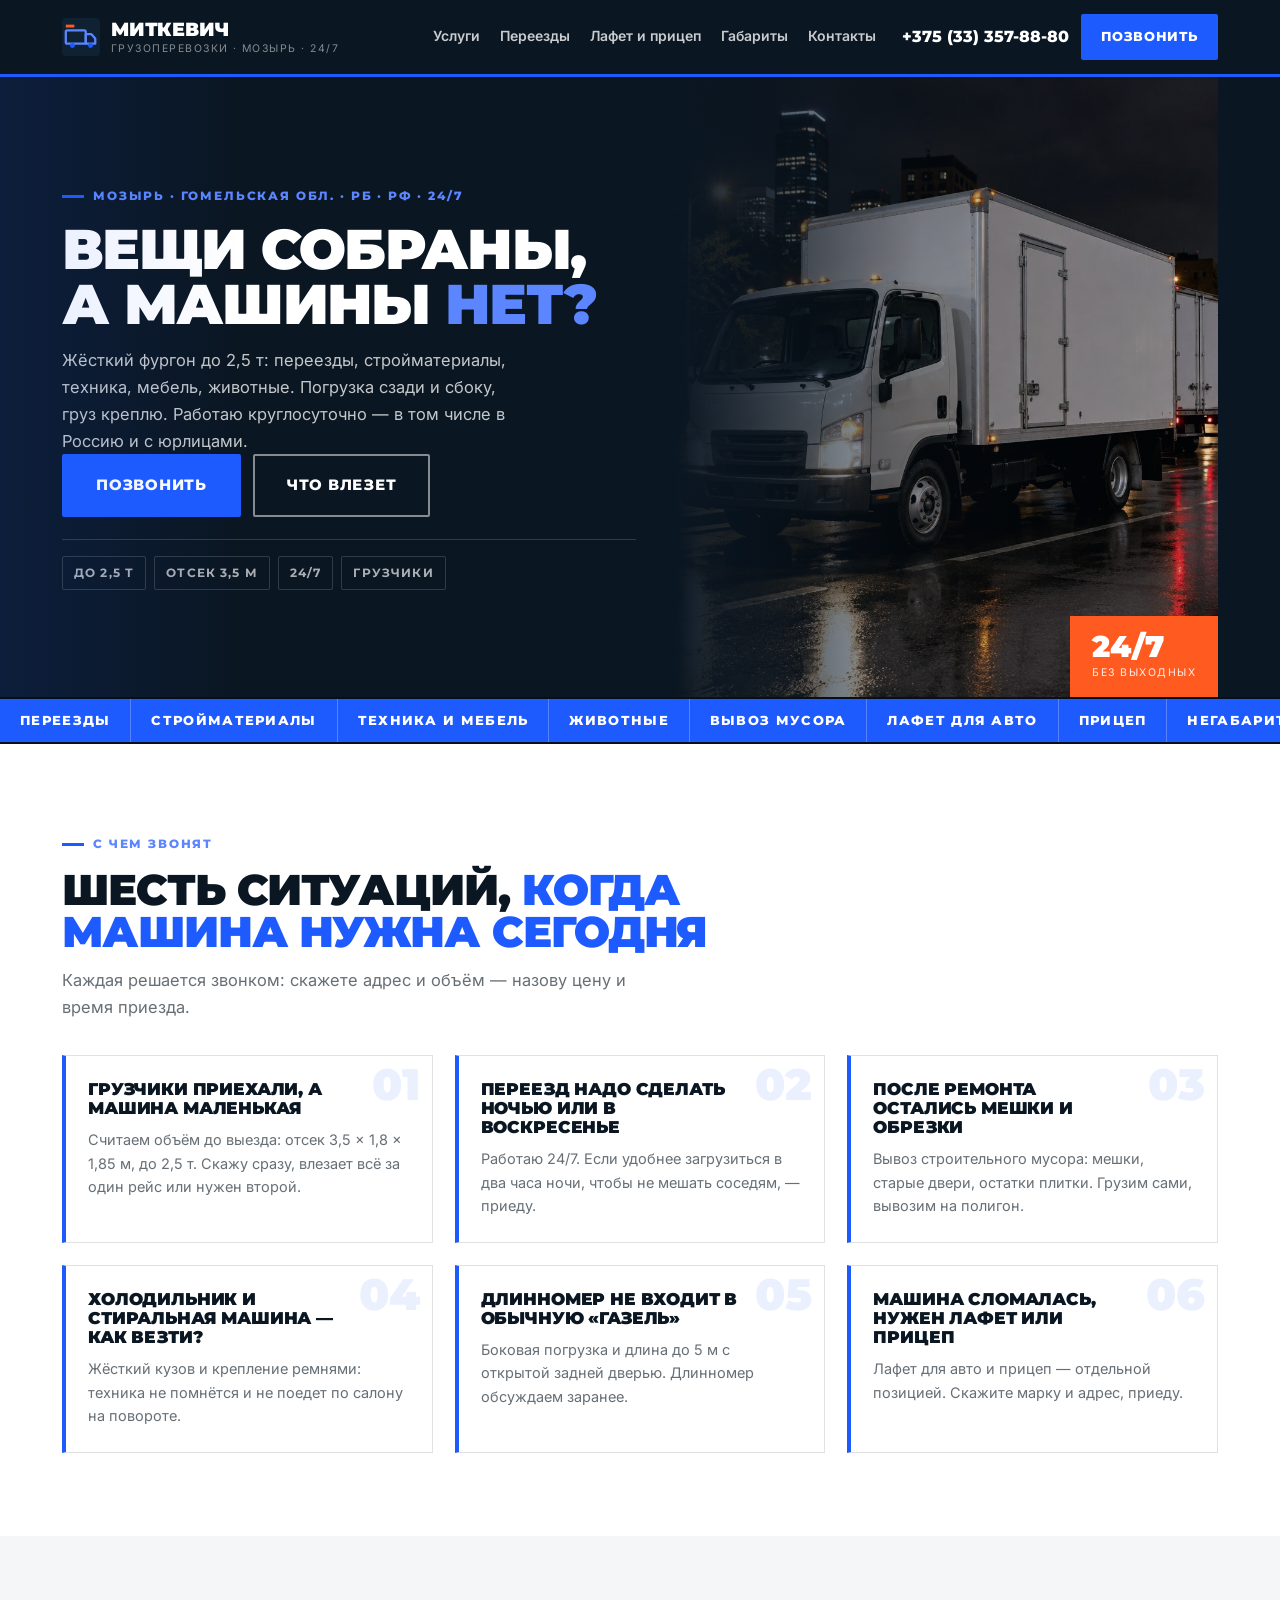
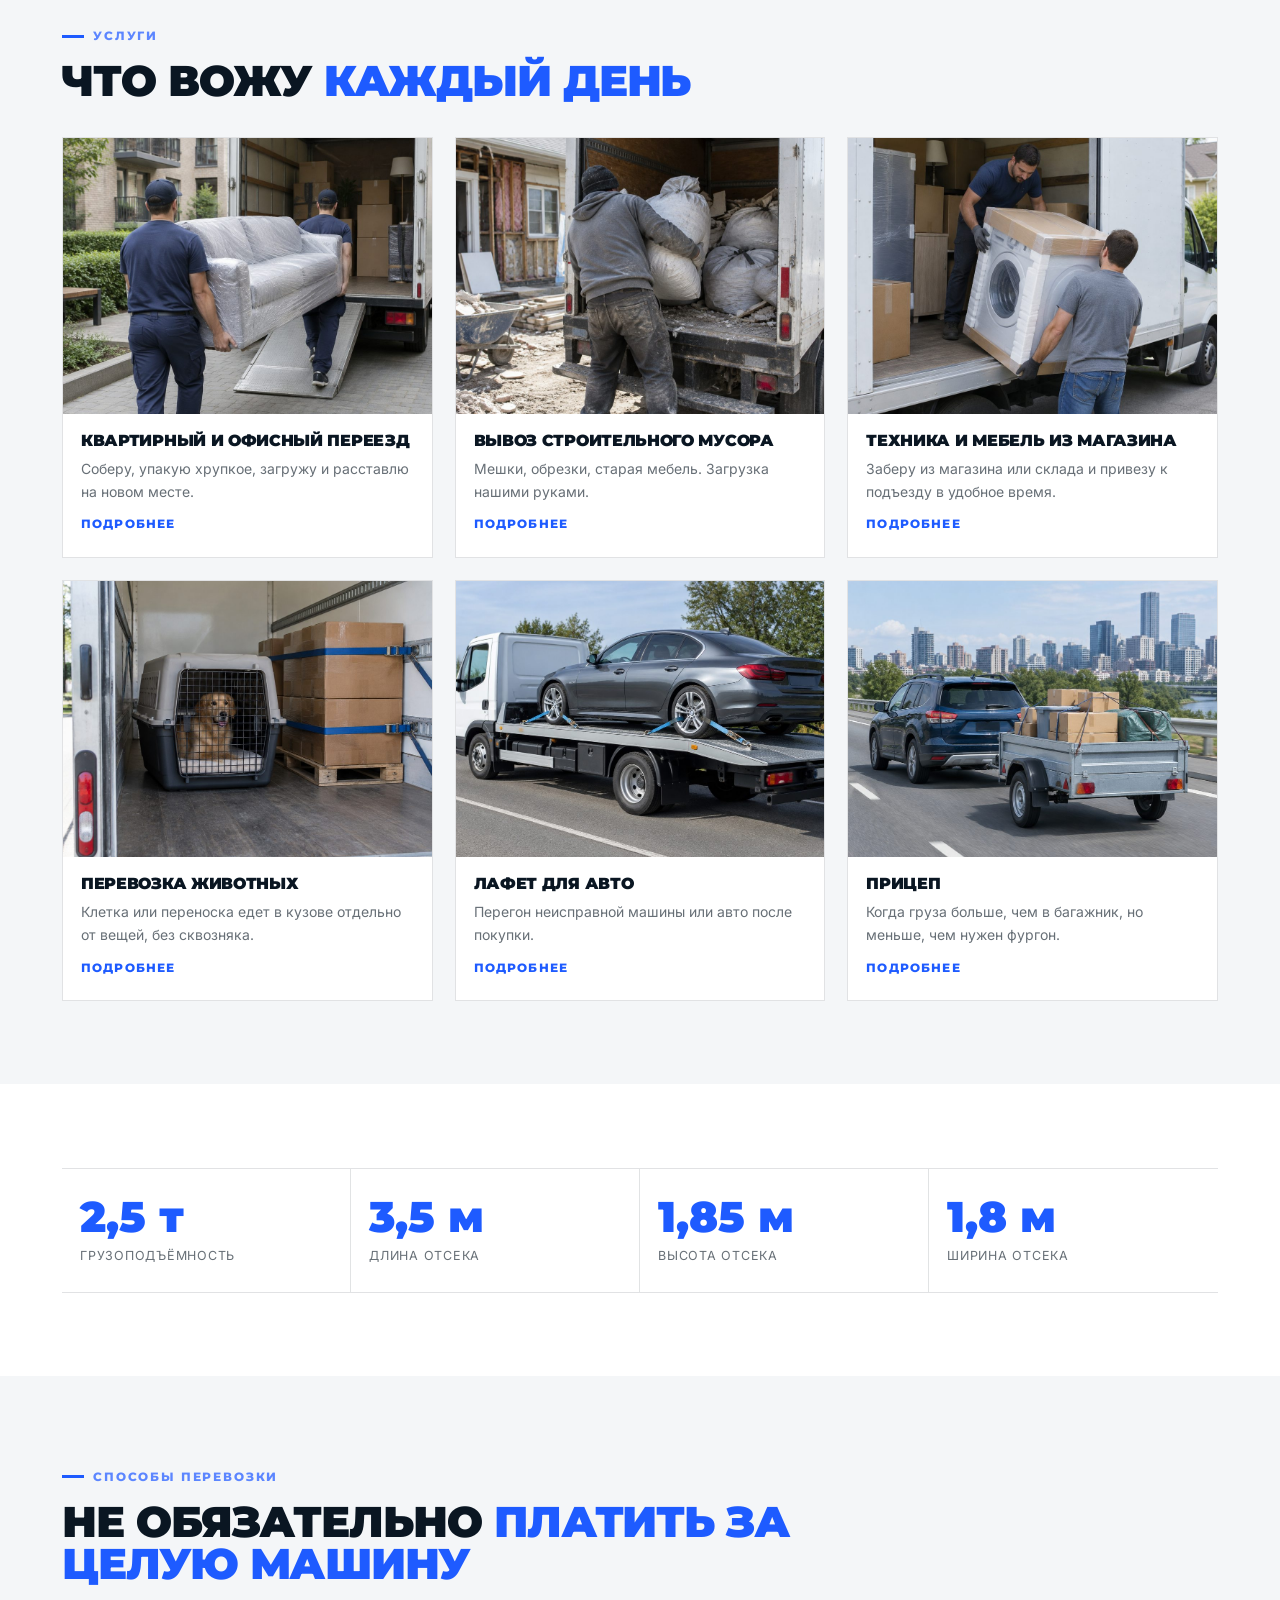
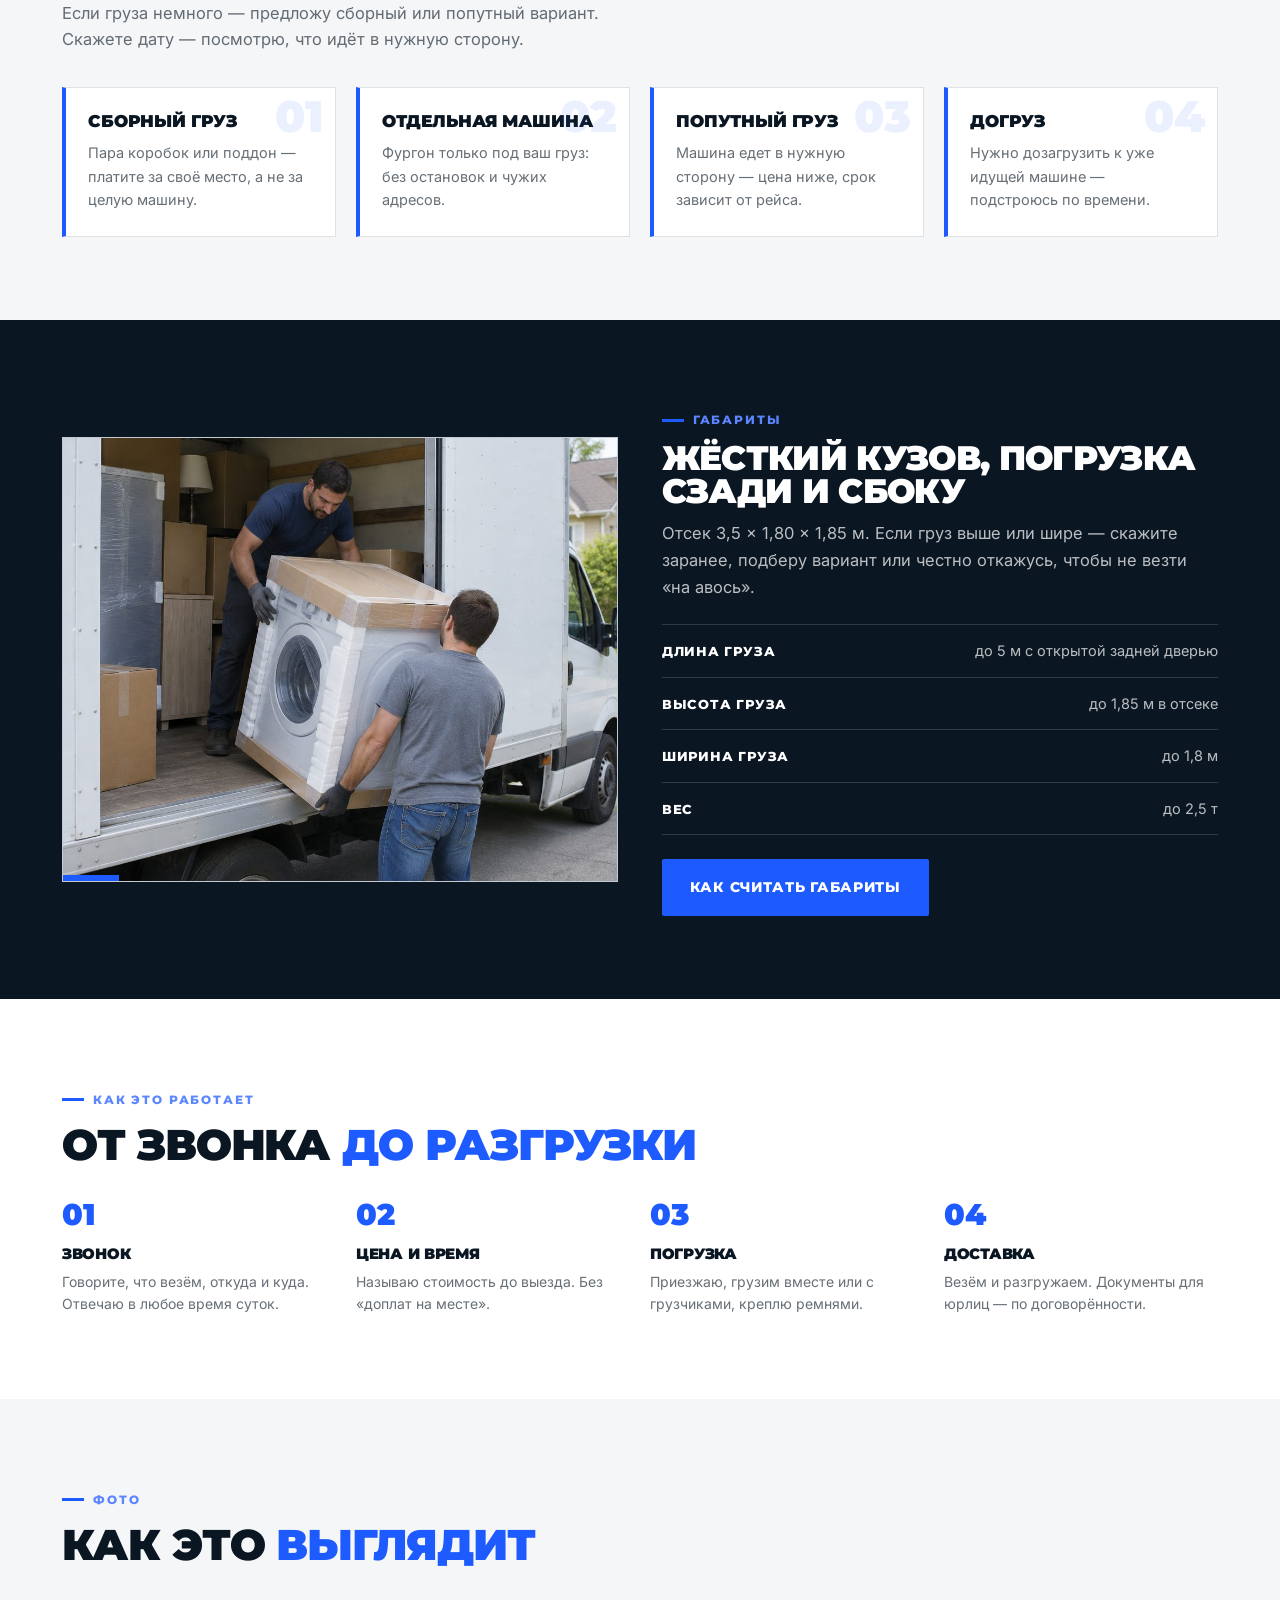
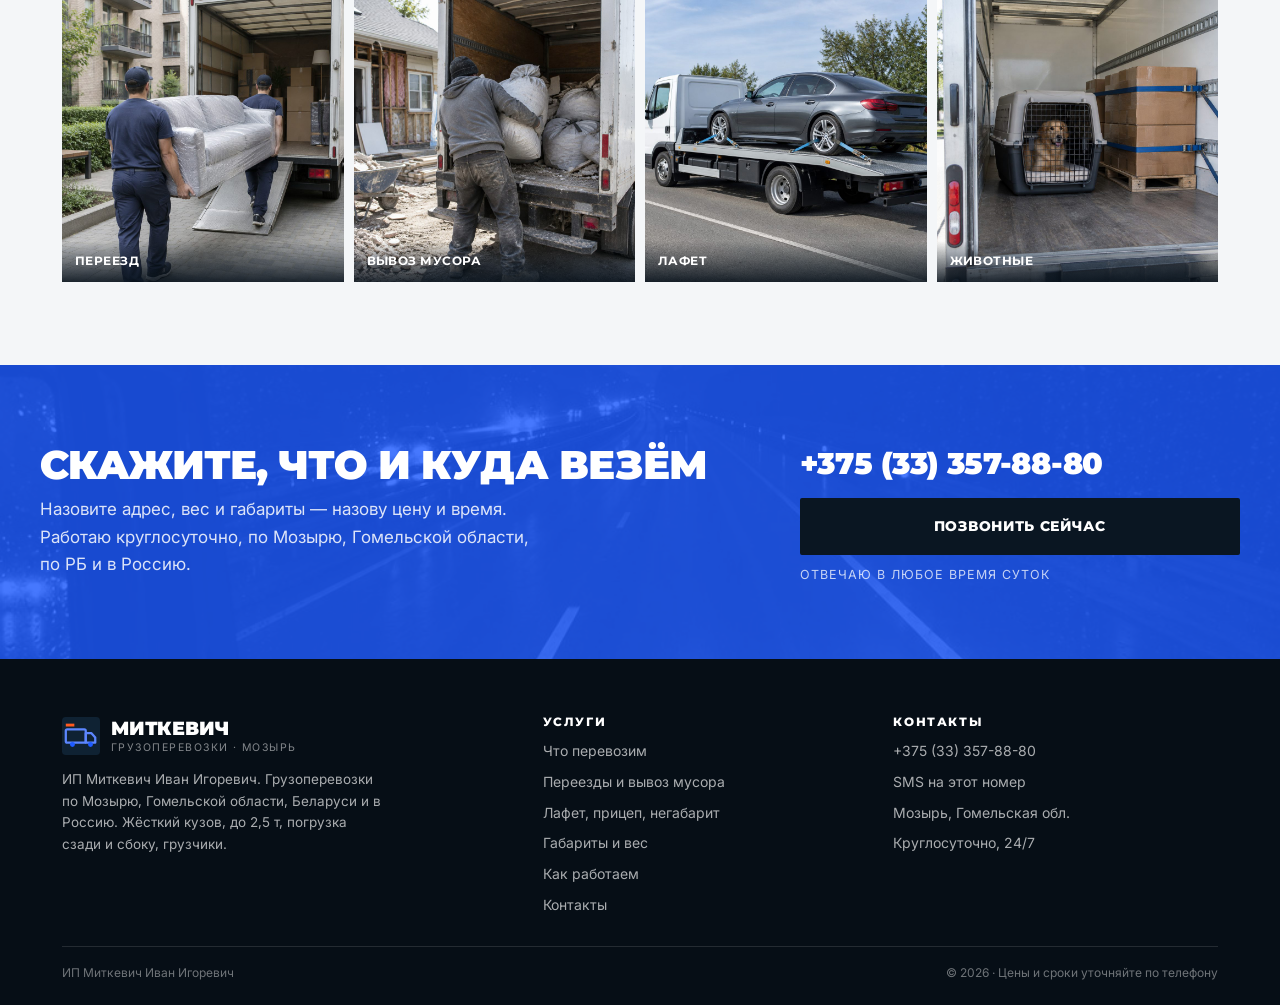
==== index.html @ 311ad438 "Сайт ИП Миткевич: грузоперевозки Мозырь 24/7, 7 страниц" ====
<!doctype html><html lang="ru"><head><meta charset="utf-8"><meta name="viewport" content="width=device-width, initial-scale=1">
<title>Грузоперевозки Мозырь 24/7 — фургон до 2,5 т | ИП Миткевич</title><meta name="description" content="Грузоперевозки в Мозыре круглосуточно: переезды, стройматериалы, техника, животные, вывоз мусора, лафет и прицеп. Жёсткий кузов до 2,5 т, погрузка сзади и сбоку, по РБ и в Россию."><meta name="theme-color" content="#0A1622">
<link rel="icon" href="assets/img/favicon.svg" type="image/svg+xml"><link rel="stylesheet" href="assets/css/style.css?v=1"></head><body>
<header class="site-head"><div class="wrap head-in">
<a class="brand" href="index.html"><svg class="brand-mark" viewBox="0 0 40 40" aria-hidden="true"><rect width="40" height="40" rx="4" fill="#0F2233"/><rect x="4" y="13" width="21" height="14" rx="1.5" fill="none" stroke="#5C86FF" stroke-width="2.4"/><path d="M25 17h6l4 4.5V27h-10z" fill="none" stroke="#5C86FF" stroke-width="2.4" stroke-linejoin="round"/><circle cx="11" cy="29" r="2.6" fill="#1E5BFF"/><circle cx="30" cy="29" r="2.6" fill="#1E5BFF"/><rect x="4" y="7" width="9" height="3" fill="#FF5A1F"/></svg><span class="brand-txt"><b>Миткевич</b><span>грузоперевозки · Мозырь · 24/7</span></span></a>
<nav class="nav" id="nav"><a href="uslugi.html">Услуги</a><a href="pereezd.html">Переезды</a><a href="lafet.html">Лафет и прицеп</a><a href="parametry.html">Габариты</a><a href="kontakty.html">Контакты</a></nav>
<div class="head-cta"><a class="head-phone" href="tel:+375333578880">+375 (33) 357-88-80</a><a class="btn btn--sm" href="tel:+375333578880">Позвонить</a><button class="burger" id="burger" aria-label="Меню" aria-expanded="false"><span></span></button></div>
</div></header>

<section class="hero"><div class="wrap hero-in">
<div class="hero-txt">
<span class="kick">Мозырь · Гомельская обл. · РБ · РФ · 24/7</span>
<h1>Вещи собраны,<br>а машины <span>нет?</span></h1>
<p class="hero-sub">Жёсткий фургон до 2,5 т: переезды, стройматериалы, техника, мебель, животные. Погрузка сзади и сбоку, груз креплю. Работаю круглосуточно — в том числе в Россию и с юрлицами.</p>
<div class="btn-row"><a class="btn btn--lg" href="tel:+375333578880">Позвонить</a><a class="btn btn--lg btn--ghost" href="parametry.html">Что влезет</a></div>
<div class="hero-facts"><span>До 2,5 т</span><span>Отсек 3,5 м</span><span>24/7</span><span>Грузчики</span></div>
</div>
<div class="hero-media"><img src="assets/img/hero-night.jpg" alt="Жёсткий фургон для грузоперевозок в Мозыре" width="1024" height="1024" fetchpriority="high">
<div class="hero-tag"><b>24/7</b><span>без выходных</span></div></div>
</div></section><div class="mq"><div class="mq-in"><span>Переезды</span><span>Стройматериалы</span><span>Техника и мебель</span><span>Животные</span><span>Вывоз мусора</span><span>Лафет для авто</span><span>Прицеп</span><span>Негабарит</span><span>Сборный груз</span><span>Догруз</span><span>Мозырь</span><span>Гомель</span><span>РБ</span><span>РФ</span><span>Переезды</span><span>Стройматериалы</span><span>Техника и мебель</span><span>Животные</span><span>Вывоз мусора</span><span>Лафет для авто</span><span>Прицеп</span><span>Негабарит</span><span>Сборный груз</span><span>Догруз</span><span>Мозырь</span><span>Гомель</span><span>РБ</span><span>РФ</span></div></div>
<section class="sec"><div class="wrap">
<div class="sec-head rv"><span class="kick">С чем звонят</span><h2 class="stitle">Шесть ситуаций, <span>когда машина нужна сегодня</span></h2>
<p class="lead">Каждая решается звонком: скажете адрес и объём — назову цену и время приезда.</p></div>
<div class="g3 mt-l rv"><div class="sym" data-n="01"><h3>Грузчики приехали, а машина маленькая</h3><p>Считаем объём до выезда: отсек 3,5 × 1,8 × 1,85 м, до 2,5 т. Скажу сразу, влезает всё за один рейс или нужен второй.</p></div><div class="sym" data-n="02"><h3>Переезд надо сделать ночью или в воскресенье</h3><p>Работаю 24/7. Если удобнее загрузиться в два часа ночи, чтобы не мешать соседям, — приеду.</p></div><div class="sym" data-n="03"><h3>После ремонта остались мешки и обрезки</h3><p>Вывоз строительного мусора: мешки, старые двери, остатки плитки. Грузим сами, вывозим на полигон.</p></div><div class="sym" data-n="04"><h3>Холодильник и стиральная машина — как везти?</h3><p>Жёсткий кузов и крепление ремнями: техника не помнётся и не поедет по салону на повороте.</p></div><div class="sym" data-n="05"><h3>Длинномер не входит в обычную «газель»</h3><p>Боковая погрузка и длина до 5 м с открытой задней дверью. Длинномер обсуждаем заранее.</p></div><div class="sym" data-n="06"><h3>Машина сломалась, нужен лафет или прицеп</h3><p>Лафет для авто и прицеп — отдельной позицией. Скажите марку и адрес, приеду.</p></div></div>
</div></section>

<section class="sec sec--paper"><div class="wrap">
<div class="sec-head rv"><span class="kick">Услуги</span><h2 class="stitle">Что вожу <span>каждый день</span></h2></div>
<div class="g3 mt-l rv"><a class="pcard" href="uslugi.html"><div class="ph"><img src="assets/img/move.jpg" alt="Квартирный и офисный переезд" width="1024" height="1024" loading="lazy"></div><div class="pcard-b"><h3>Квартирный и офисный переезд</h3><p>Соберу, упакую хрупкое, загружу и расставлю на новом месте.</p><span class="more">Подробнее</span></div></a><a class="pcard" href="uslugi.html"><div class="ph"><img src="assets/img/debris.jpg" alt="Вывоз строительного мусора" width="1024" height="1024" loading="lazy"></div><div class="pcard-b"><h3>Вывоз строительного мусора</h3><p>Мешки, обрезки, старая мебель. Загрузка нашими руками.</p><span class="more">Подробнее</span></div></a><a class="pcard" href="uslugi.html"><div class="ph"><img src="assets/img/appl.jpg" alt="Техника и мебель из магазина" width="1024" height="1024" loading="lazy"></div><div class="pcard-b"><h3>Техника и мебель из магазина</h3><p>Заберу из магазина или склада и привезу к подъезду в удобное время.</p><span class="more">Подробнее</span></div></a><a class="pcard" href="uslugi.html"><div class="ph"><img src="assets/img/pet.jpg" alt="Перевозка животных" width="1024" height="1024" loading="lazy"></div><div class="pcard-b"><h3>Перевозка животных</h3><p>Клетка или переноска едет в кузове отдельно от вещей, без сквозняка.</p><span class="more">Подробнее</span></div></a><a class="pcard" href="uslugi.html"><div class="ph"><img src="assets/img/lafet.jpg" alt="Лафет для авто" width="1024" height="1024" loading="lazy"></div><div class="pcard-b"><h3>Лафет для авто</h3><p>Перегон неисправной машины или авто после покупки.</p><span class="more">Подробнее</span></div></a><a class="pcard" href="uslugi.html"><div class="ph"><img src="assets/img/trailer.jpg" alt="Прицеп" width="1024" height="1024" loading="lazy"></div><div class="pcard-b"><h3>Прицеп</h3><p>Когда груза больше, чем в багажник, но меньше, чем нужен фургон.</p><span class="more">Подробнее</span></div></a></div>
</div></section>

<section class="sec"><div class="wrap">
<div class="nums rv">
<div><b>2,5 т</b><span>грузоподъёмность</span></div>
<div><b>3,5 м</b><span>длина отсека</span></div>
<div><b>1,85 м</b><span>высота отсека</span></div>
<div><b>1,8 м</b><span>ширина отсека</span></div>
</div>
</div></section>

<section class="sec sec--paper"><div class="wrap">
<div class="sec-head rv"><span class="kick">Способы перевозки</span><h2 class="stitle">Не обязательно <span>платить за целую машину</span></h2>
<p class="lead">Если груза немного — предложу сборный или попутный вариант. Скажете дату — посмотрю, что идёт в нужную сторону.</p></div>
<div class="g4 mt-l rv"><div class="sym" data-n="01"><h3>Сборный груз</h3><p>Пара коробок или поддон — платите за своё место, а не за целую машину.</p></div><div class="sym" data-n="02"><h3>Отдельная машина</h3><p>Фургон только под ваш груз: без остановок и чужих адресов.</p></div><div class="sym" data-n="03"><h3>Попутный груз</h3><p>Машина едет в нужную сторону — цена ниже, срок зависит от рейса.</p></div><div class="sym" data-n="04"><h3>Догруз</h3><p>Нужно дозагрузить к уже идущей машине — подстроюсь по времени.</p></div></div>
</div></section>

<section class="sec sec--ink"><div class="wrap">
<div class="split rv"><div class="split-ph"><img src="assets/img/appl.jpg" alt="Погрузка бытовой техники в фургон" width="1024" height="1024" loading="lazy"></div>
<div><span class="kick">Габариты</span><h2 class="mt-s">Жёсткий кузов, погрузка сзади и сбоку</h2>
<p class="lead">Отсек 3,5 × 1,80 × 1,85 м. Если груз выше или шире — скажите заранее, подберу вариант или честно откажусь, чтобы не везти «на авось».</p>
<div class="rows mt-m">
<div class="row"><div class="t">Длина груза</div><div class="d">до 5 м с открытой задней дверью</div></div>
<div class="row"><div class="t">Высота груза</div><div class="d">до 1,85 м в отсеке</div></div>
<div class="row"><div class="t">Ширина груза</div><div class="d">до 1,8 м</div></div>
<div class="row"><div class="t">Вес</div><div class="d">до 2,5 т</div></div>
</div>
<div class="btn-row mt-m"><a class="btn" href="parametry.html">Как считать габариты</a></div>
</div></div>
</div></section>

<section class="sec"><div class="wrap">
<div class="sec-head rv"><span class="kick">Как это работает</span><h2 class="stitle">От звонка <span>до разгрузки</span></h2></div>
<div class="steps mt-l rv">
<div class="step"><h3>Звонок</h3><p>Говорите, что везём, откуда и куда. Отвечаю в любое время суток.</p></div>
<div class="step"><h3>Цена и время</h3><p>Называю стоимость до выезда. Без «доплат на месте».</p></div>
<div class="step"><h3>Погрузка</h3><p>Приезжаю, грузим вместе или с грузчиками, креплю ремнями.</p></div>
<div class="step"><h3>Доставка</h3><p>Везём и разгружаем. Документы для юрлиц — по договорённости.</p></div>
</div>
</div></section>

<section class="sec sec--paper"><div class="wrap">
<div class="sec-head rv"><span class="kick">Фото</span><h2 class="stitle">Как это <span>выглядит</span></h2></div>
<div class="gal mt-l rv">
<figure><img src="assets/img/move.jpg" alt="Переезд" width="1024" height="1024" loading="lazy"><figcaption>Переезд</figcaption></figure>
<figure><img src="assets/img/debris.jpg" alt="Вывоз мусора" width="1024" height="1024" loading="lazy"><figcaption>Вывоз мусора</figcaption></figure>
<figure><img src="assets/img/lafet.jpg" alt="Лафет для авто" width="1024" height="1024" loading="lazy"><figcaption>Лафет</figcaption></figure>
<figure><img src="assets/img/pet.jpg" alt="Перевозка животных" width="1024" height="1024" loading="lazy"><figcaption>Животные</figcaption></figure>
</div>
</div></section>
<section class="cta"><img src="assets/img/road.jpg" alt="" width="1024" height="1024" loading="lazy"><div class="wrap cta-in">
<div><h2>Скажите, что и куда везём</h2><p>Назовите адрес, вес и габариты — назову цену и время. Работаю круглосуточно, по Мозырю, Гомельской области, по РБ и в Россию.</p></div>
<div class="cta-actions"><a class="cta-phone" href="tel:+375333578880">+375 (33) 357-88-80</a><a class="btn" href="tel:+375333578880">Позвонить сейчас</a><span class="cta-note">Отвечаю в любое время суток</span></div>
</div></section>
<footer class="site-foot"><div class="wrap">
<div class="foot-grid">
<div><a class="brand" href="index.html"><svg class="brand-mark" viewBox="0 0 40 40" aria-hidden="true"><rect width="40" height="40" rx="4" fill="#0F2233"/><rect x="4" y="13" width="21" height="14" rx="1.5" fill="none" stroke="#5C86FF" stroke-width="2.4"/><path d="M25 17h6l4 4.5V27h-10z" fill="none" stroke="#5C86FF" stroke-width="2.4" stroke-linejoin="round"/><circle cx="11" cy="29" r="2.6" fill="#1E5BFF"/><circle cx="30" cy="29" r="2.6" fill="#1E5BFF"/><rect x="4" y="7" width="9" height="3" fill="#FF5A1F"/></svg><span class="brand-txt"><b>Миткевич</b><span>грузоперевозки · Мозырь</span></span></a>
<p class="foot-about">ИП Миткевич Иван Игоревич. Грузоперевозки по Мозырю, Гомельской области, Беларуси и в Россию. Жёсткий кузов, до 2,5 т, погрузка сзади и сбоку, грузчики.</p></div>
<div><h4>Услуги</h4><div class="foot-links"><a href="uslugi.html">Что перевозим</a><a href="pereezd.html">Переезды и вывоз мусора</a><a href="lafet.html">Лафет, прицеп, негабарит</a><a href="parametry.html">Габариты и вес</a><a href="kak-rabotaem.html">Как работаем</a><a href="kontakty.html">Контакты</a></div></div>
<div><h4>Контакты</h4><div class="foot-links"><a href="tel:+375333578880">+375 (33) 357-88-80</a><a href="sms:+375333578880">SMS на этот номер</a><a href="kontakty.html">Мозырь, Гомельская обл.</a><span>Круглосуточно, 24/7</span></div></div>
</div>
<div class="foot-bottom"><span>ИП Миткевич Иван Игоревич</span><span>© <span data-year>2026</span> · Цены и сроки уточняйте по телефону</span></div>
</div></footer>
<script src="assets/js/app.js"></script></body></html>
---- assets/css/style.css ----
@import url('https://fonts.googleapis.com/css2?family=Montserrat:wght@700;800;900&family=Inter:wght@400;500;600;700&display=swap');

:root{
  --ink:#0A1622;
  --ink-2:#0F2233;
  --blue:#1E5BFF;
  --blue-d:#1546C9;
  --blue-l:#5C86FF;
  --orange:#FF5A1F;
  --paper:#F4F6F8;
  --white:#fff;
  --muted:rgba(10,22,34,.62);
  --line:rgba(10,22,34,.12);
  --line-w:rgba(255,255,255,.16);
  --disp:'Montserrat',system-ui,sans-serif;
  --txt:'Inter',system-ui,sans-serif;
}

*,*::before,*::after{box-sizing:border-box}
html{-webkit-text-size-adjust:100%}
body{margin:0;font-family:var(--txt);font-size:17px;line-height:1.62;color:var(--ink);background:var(--white);overflow-x:hidden}
img{display:block;max-width:100%;height:auto}
a{color:inherit;text-decoration:none}
h1,h2,h3,h4{font-family:var(--disp);font-weight:900;text-transform:uppercase;letter-spacing:-.02em;line-height:.98;margin:0}
p{margin:0}
::selection{background:var(--blue);color:#fff}
.wrap{width:100%;max-width:1200px;margin:0 auto;padding:0 22px}

/* ---------- шапка ---------- */
.site-head{position:sticky;top:0;z-index:60;background:var(--ink);border-bottom:3px solid var(--blue)}
.head-in{display:flex;align-items:center;gap:26px;height:74px}
.brand{display:flex;align-items:center;gap:11px;flex:0 0 auto}
.brand-mark{width:38px;height:38px;flex:0 0 auto}
.brand-txt{display:flex;flex-direction:column;line-height:1.05}
.brand-txt b{font-family:var(--disp);font-weight:900;text-transform:uppercase;font-size:19px;letter-spacing:-.01em;color:#fff}
.brand-txt span{font-size:10.5px;letter-spacing:.14em;text-transform:uppercase;color:rgba(255,255,255,.5);margin-top:3px}
.nav{display:flex;gap:20px;margin-left:auto;font-size:14px;font-weight:600}
.nav a{color:rgba(255,255,255,.78);padding:6px 0;border-bottom:2px solid transparent;transition:.18s;white-space:nowrap}
.nav a:hover{color:#fff;border-bottom-color:var(--blue)}
.head-cta{display:flex;align-items:center;gap:12px}
.head-phone{font-family:var(--disp);font-weight:800;font-size:15.5px;color:#fff;white-space:nowrap}
.burger{display:none;width:44px;height:40px;border:0;background:transparent;padding:8px 6px;cursor:pointer}
.burger span,.burger span::before,.burger span::after{display:block;height:3px;width:100%;background:#fff;content:'';position:relative;transition:.2s}
.burger span::before{position:absolute;top:-9px}
.burger span::after{position:absolute;top:9px}
.nav-open .burger span{background:transparent}
.nav-open .burger span::before{transform:translateY(9px) rotate(45deg)}
.nav-open .burger span::after{transform:translateY(-9px) rotate(-45deg)}

/* ---------- кнопки ---------- */
.btn{display:inline-flex;align-items:center;justify-content:center;gap:9px;font-family:var(--disp);font-weight:800;font-size:14px;letter-spacing:.05em;text-transform:uppercase;padding:15px 26px;border:2px solid var(--blue);background:var(--blue);color:#fff;cursor:pointer;transition:.18s;border-radius:2px}
.btn:hover{background:var(--blue-d);border-color:var(--blue-d);transform:translateY(-1px)}
.btn--ghost{background:transparent;border-color:rgba(255,255,255,.5);color:#fff}
.btn--ghost:hover{background:#fff;border-color:#fff;color:var(--ink)}
.btn--dark{background:var(--ink);border-color:var(--ink)}
.btn--dark:hover{background:#000;border-color:#000}
.btn--sm{padding:11px 18px;font-size:12.5px}
.btn--lg{padding:17px 32px;font-size:15px}
.btn-row{display:flex;flex-wrap:wrap;gap:12px}

/* ---------- герой ---------- */
.hero{position:relative;background:var(--ink);color:#fff;overflow:hidden}
.hero-in{display:grid;grid-template-columns:1.06fr .94fr;min-height:min(72vh,620px)}
.hero-txt{display:flex;flex-direction:column;justify-content:center;padding:clamp(28px,4vw,54px) clamp(18px,3vw,44px) clamp(28px,4vw,48px) 0;position:relative;z-index:3}
.hero-txt::before{content:'';position:absolute;left:-12vw;top:0;bottom:0;width:26vw;background:linear-gradient(90deg,rgba(30,91,255,.16),transparent);pointer-events:none}
.kick{display:inline-flex;align-items:center;gap:9px;font-family:var(--disp);font-weight:800;font-size:11.5px;letter-spacing:.16em;text-transform:uppercase;color:var(--blue-l)}
.kick::before{content:'';width:22px;height:3px;background:var(--blue)}
.hero h1{font-size:clamp(1.85rem,4.4vw,3.5rem);margin-top:16px;letter-spacing:-.03em}
.hero h1 span{color:var(--blue-l)}
.hero-sub{margin-top:16px;max-width:46ch;color:rgba(255,255,255,.76);font-size:clamp(14.5px,1.5vw,16.5px)}
.hero-facts{display:flex;flex-wrap:wrap;gap:8px;margin-top:22px;padding-top:16px;border-top:1px solid var(--line-w)}
.hero-facts span{font-family:var(--disp);font-weight:700;font-size:11.5px;letter-spacing:.1em;text-transform:uppercase;color:rgba(255,255,255,.66);padding:7px 11px;border:1px solid var(--line-w);border-radius:2px}
.hero-media{position:relative;overflow:hidden}
.hero-media img{width:100%;height:100%;object-fit:cover;object-position:center 60%;filter:saturate(.9) contrast(1.05)}
.hero-media::after{content:'';position:absolute;inset:0;background:linear-gradient(90deg,var(--ink) 0%,rgba(10,22,34,.35) 45%,rgba(10,22,34,.1) 100%)}
.hero-tag{position:absolute;right:0;bottom:0;z-index:4;background:var(--orange);color:#fff;padding:16px 22px;display:flex;flex-direction:column;gap:2px}
.hero-tag b{font-family:var(--disp);font-weight:900;font-size:30px;line-height:1}
.hero-tag span{font-size:10.5px;letter-spacing:.14em;text-transform:uppercase;opacity:.9}
/* ---------- бегущая строка ---------- */
.mq{background:var(--blue);color:#fff;overflow:hidden;border-top:2px solid #06101a;border-bottom:2px solid #06101a}
.mq-in{display:flex;width:max-content;animation:mq 32s linear infinite}
.mq span{font-family:var(--disp);font-weight:800;font-size:13px;letter-spacing:.1em;text-transform:uppercase;padding:11px 20px;border-right:1px solid rgba(255,255,255,.25);white-space:nowrap}
@keyframes mq{to{transform:translateX(-50%)}}

/* ---------- секции ---------- */
.sec{padding:clamp(48px,6.5vw,88px) 0}
.sec--paper{background:var(--paper)}
.sec--ink{background:var(--ink);color:#fff}
.sec-head{max-width:760px}
.stitle{font-size:clamp(1.55rem,3.6vw,2.7rem);margin-top:14px;letter-spacing:-.025em}
.stitle span{color:var(--blue)}
.lead{margin-top:14px;color:var(--muted);font-size:16.5px;max-width:60ch}
.sec--ink .lead{color:rgba(255,255,255,.72)}
.mt-s{margin-top:12px}.mt-m{margin-top:24px}.mt-l{margin-top:34px}

/* ---------- сетки ---------- */
.g2{display:grid;grid-template-columns:repeat(2,1fr);gap:clamp(12px,2vw,22px)}
.g3{display:grid;grid-template-columns:repeat(3,1fr);gap:clamp(12px,2vw,22px)}
.g4{display:grid;grid-template-columns:repeat(4,1fr);gap:clamp(12px,2vw,20px)}

/* ---------- карточка-проблема ---------- */
.sym{background:#fff;border:1px solid var(--line);border-left:4px solid var(--blue);padding:24px 22px;transition:.2s;position:relative;overflow:hidden}
.sym::before{content:attr(data-n);position:absolute;right:12px;top:6px;font-family:var(--disp);font-weight:900;font-size:44px;color:rgba(30,91,255,.09);line-height:1}
.sym h3{font-size:16.5px;line-height:1.16;letter-spacing:-.01em;max-width:22ch}
.sym p{margin-top:10px;font-size:14.5px;color:var(--muted);position:relative;z-index:2}
.sym:hover{background:var(--blue);border-color:var(--blue);border-left-color:var(--ink);transform:translateY(-2px)}
.sym:hover h3{color:#fff}
.sym:hover p{color:rgba(255,255,255,.86)}
.sym:hover::before{color:rgba(255,255,255,.18)}
.sec--ink .sym{background:var(--ink-2);border-color:var(--line-w);border-left-color:var(--blue)}
.sec--ink .sym h3{color:#fff}
.sec--ink .sym p{color:rgba(255,255,255,.7)}

/* ---------- карточка с фото ---------- */
.pcard{background:#fff;border:1px solid var(--line);overflow:hidden;display:flex;flex-direction:column;transition:.2s}
.pcard .ph{position:relative;aspect-ratio:4/3;overflow:hidden;background:#dfe4ea}
.pcard .ph img{width:100%;height:100%;object-fit:cover;transition:.5s}
.pcard:hover .ph img{transform:scale(1.04)}
.pcard-b{padding:18px 18px 20px}
.pcard-b h3{font-size:15.5px;line-height:1.15}
.pcard-b p{margin-top:8px;font-size:14px;color:var(--muted)}
.pcard:hover{border-color:var(--blue);box-shadow:0 12px 26px -18px rgba(10,22,34,.5)}
.pcard .more{display:inline-block;margin-top:12px;font-family:var(--disp);font-weight:800;font-size:11.5px;letter-spacing:.1em;text-transform:uppercase;color:var(--blue)}

/* ---------- цифры ---------- */
.nums{display:grid;grid-template-columns:repeat(4,1fr);border-top:1px solid var(--line);border-bottom:1px solid var(--line)}
.nums div{padding:26px 18px;border-right:1px solid var(--line)}
.nums div:last-child{border-right:0}
.nums b{display:block;font-family:var(--disp);font-weight:900;font-size:clamp(1.9rem,3.6vw,2.7rem);color:var(--blue);line-height:1}
.nums span{display:block;margin-top:8px;font-size:12.5px;letter-spacing:.06em;text-transform:uppercase;color:var(--muted)}
.sec--ink .nums{border-color:var(--line-w)}
.sec--ink .nums div{border-color:var(--line-w)}
.sec--ink .nums span{color:rgba(255,255,255,.62)}
.sec--ink .nums b{color:var(--blue-l)}
/* ---------- строки данных ---------- */
.rows{border-top:1px solid var(--line)}
.row{display:flex;gap:16px;justify-content:space-between;align-items:baseline;padding:14px 0;border-bottom:1px solid var(--line)}
.row .t{font-family:var(--disp);font-weight:800;font-size:13px;letter-spacing:.06em;text-transform:uppercase;flex:0 0 auto;max-width:48%}
.row .d{font-size:14.5px;color:var(--muted);text-align:right}
.sec--ink .rows,.sec--ink .row{border-color:var(--line-w)}
.sec--ink .row .d{color:rgba(255,255,255,.72)}

/* ---------- список-карточка ---------- */
.list-card{background:#fff;border:1px solid var(--line);padding:24px 22px}
.list-card h3{font-size:15.5px;line-height:1.2}
.list-card ul{list-style:none;margin:14px 0 0;padding:0;display:grid;gap:9px}
.list-card li{position:relative;padding-left:24px;font-size:14.5px;color:var(--muted)}
.list-card li::before{content:'';position:absolute;left:0;top:8px;width:11px;height:11px;background:var(--blue);clip-path:polygon(0 0,100% 50%,0 100%)}
.sec--ink .list-card{background:var(--ink-2);border-color:var(--line-w)}
.sec--ink .list-card h3{color:#fff}
.sec--ink .list-card li{color:rgba(255,255,255,.72)}

/* ---------- сплит с фото ---------- */
.split{display:grid;grid-template-columns:1fr 1fr;gap:clamp(18px,3.4vw,44px);align-items:center}
.split--rev .split-ph{order:2}
.split-ph{position:relative;border:1px solid var(--line);overflow:hidden;background:#dfe4ea;aspect-ratio:5/4}
.split-ph img{width:100%;height:100%;object-fit:cover}
.split-ph::after{content:'';position:absolute;left:0;bottom:0;width:56px;height:6px;background:var(--blue)}
.split h2{font-size:clamp(1.35rem,2.8vw,2.1rem);letter-spacing:-.02em}
.split .lead{margin-top:12px}

/* ---------- шаги ---------- */
.steps{display:grid;grid-template-columns:repeat(4,1fr);gap:clamp(12px,2vw,20px);counter-reset:s}
.step{position:relative;padding-top:46px}
.step::before{counter-increment:s;content:counter(s,decimal-leading-zero);position:absolute;left:0;top:0;font-family:var(--disp);font-weight:900;font-size:30px;color:var(--blue);line-height:1}
.step h3{font-size:14.5px;line-height:1.2}
.step p{margin-top:7px;font-size:14px;color:var(--muted)}
.sec--ink .step p{color:rgba(255,255,255,.7)}
.sec--ink .step::before{color:var(--blue-l)}

/* ---------- галерея ---------- */
.gal{display:grid;grid-template-columns:repeat(4,1fr);gap:10px}
.gal figure{margin:0;position:relative;overflow:hidden;aspect-ratio:1/1;background:#dfe4ea}
.gal img{width:100%;height:100%;object-fit:cover;transition:.5s;filter:saturate(.95)}
.gal figure:hover img{transform:scale(1.05)}
.gal figcaption{position:absolute;left:0;right:0;bottom:0;padding:11px 13px;font-size:11.5px;letter-spacing:.04em;text-transform:uppercase;color:#fff;background:linear-gradient(transparent,rgba(6,16,26,.88));font-family:var(--disp);font-weight:700}

/* ---------- CTA-полоса ---------- */
.cta{position:relative;background:var(--blue);color:#fff;overflow:hidden}
.cta img{position:absolute;inset:0;width:100%;height:100%;object-fit:cover;opacity:.18;filter:grayscale(1)}
.cta-in{position:relative;z-index:2;padding:clamp(40px,6vw,74px) 0;display:grid;grid-template-columns:1.25fr .75fr;gap:26px;align-items:center}
.cta h2{font-size:clamp(1.5rem,3.4vw,2.5rem);letter-spacing:-.02em}
.cta p{margin-top:12px;color:rgba(255,255,255,.85);max-width:46ch}
.cta-actions{display:flex;flex-direction:column;gap:10px;align-items:flex-start}
.cta-actions .btn{background:var(--ink);border-color:var(--ink);width:100%}
.cta-actions .btn:hover{background:#000;border-color:#000}
.cta-phone{font-family:var(--disp);font-weight:900;font-size:clamp(1.3rem,2.6vw,1.9rem);letter-spacing:-.01em}
.cta-note{font-size:12.5px;color:rgba(255,255,255,.75);text-transform:uppercase;letter-spacing:.08em}

/* ---------- шапка внутренней ---------- */
.page-head{position:relative;background:var(--ink);color:#fff;padding:clamp(38px,5.5vw,72px) 0 clamp(30px,4vw,50px);overflow:hidden;border-bottom:3px solid var(--blue)}
.page-head .wrap{position:relative;z-index:2}
.page-head h1{font-size:clamp(1.6rem,4vw,3rem);margin-top:12px;max-width:24ch;letter-spacing:-.03em}
.page-head h1 span{color:var(--blue-l)}
.page-head .lead{color:rgba(255,255,255,.74)}
.crumbs{display:flex;gap:7px;font-size:11px;letter-spacing:.13em;text-transform:uppercase;color:rgba(255,255,255,.44)}
.crumbs a:hover{color:#fff}
.crumbs span{color:rgba(255,255,255,.28)}

/* ---------- подвал ---------- */
.site-foot{background:#060E16;color:rgba(255,255,255,.66);padding:clamp(34px,5vw,58px) 0 22px;font-size:14px}
.foot-grid{display:grid;grid-template-columns:1.4fr 1fr 1fr;gap:26px}
.foot-about{margin-top:14px;max-width:36ch;font-size:13.5px;line-height:1.6}
.foot-grid h4{font-family:var(--disp);font-weight:800;font-size:11.5px;letter-spacing:.14em;text-transform:uppercase;color:#fff;margin-bottom:12px}
.foot-links{display:grid;gap:8px;font-size:14px}
.foot-links a:hover{color:#fff}
.foot-bottom{display:flex;flex-wrap:wrap;gap:12px;justify-content:space-between;margin-top:30px;padding-top:16px;border-top:1px solid rgba(255,255,255,.12);font-size:12px;color:rgba(255,255,255,.42)}

/* ---------- анимация ---------- */
.rv{transform:translateY(12px);transition:transform .5s ease}
.rv.in{transform:none}
@media (prefers-reduced-motion:reduce){.rv{transform:none;transition:none}.mq-in{animation:none}}

/* ---------- адаптив ---------- */
@media (max-width:1080px){
  .nav{display:none}
  .burger{display:block}
  .nav-open .nav{display:flex;position:fixed;left:0;right:0;top:74px;bottom:0;background:var(--ink);flex-direction:column;gap:0;padding:18px 22px;margin:0;z-index:70}
  .nav-open .nav a{font-family:var(--disp);font-weight:800;text-transform:uppercase;font-size:20px;padding:16px 0;border-bottom:1px solid var(--line-w);color:#fff}
  .head-phone{display:none}
  .hero-in{grid-template-columns:1fr;min-height:0}
  .hero-txt{padding:32px 0 34px}
  .hero-media{aspect-ratio:16/10}
  .g4,.steps{grid-template-columns:repeat(2,1fr)}
  .g3{grid-template-columns:repeat(2,1fr)}
  .nums{grid-template-columns:repeat(2,1fr)}
  .nums div:nth-child(2){border-right:0}
  .split{grid-template-columns:1fr}
  .split--rev .split-ph{order:0}
  .cta-in{grid-template-columns:1fr}
  .foot-grid{grid-template-columns:1fr 1fr}
  .gal{grid-template-columns:repeat(2,1fr)}
}
@media (max-width:640px){
  body{font-size:16px}
  .g2,.g3,.g4,.steps{grid-template-columns:1fr}
  .gal{grid-template-columns:1fr 1fr}
  .nums{grid-template-columns:1fr 1fr}
  .row{flex-direction:column;gap:3px}
  .row .d{text-align:left}
  .brand-txt b{font-size:16px}
  .foot-grid{grid-template-columns:1fr}
}
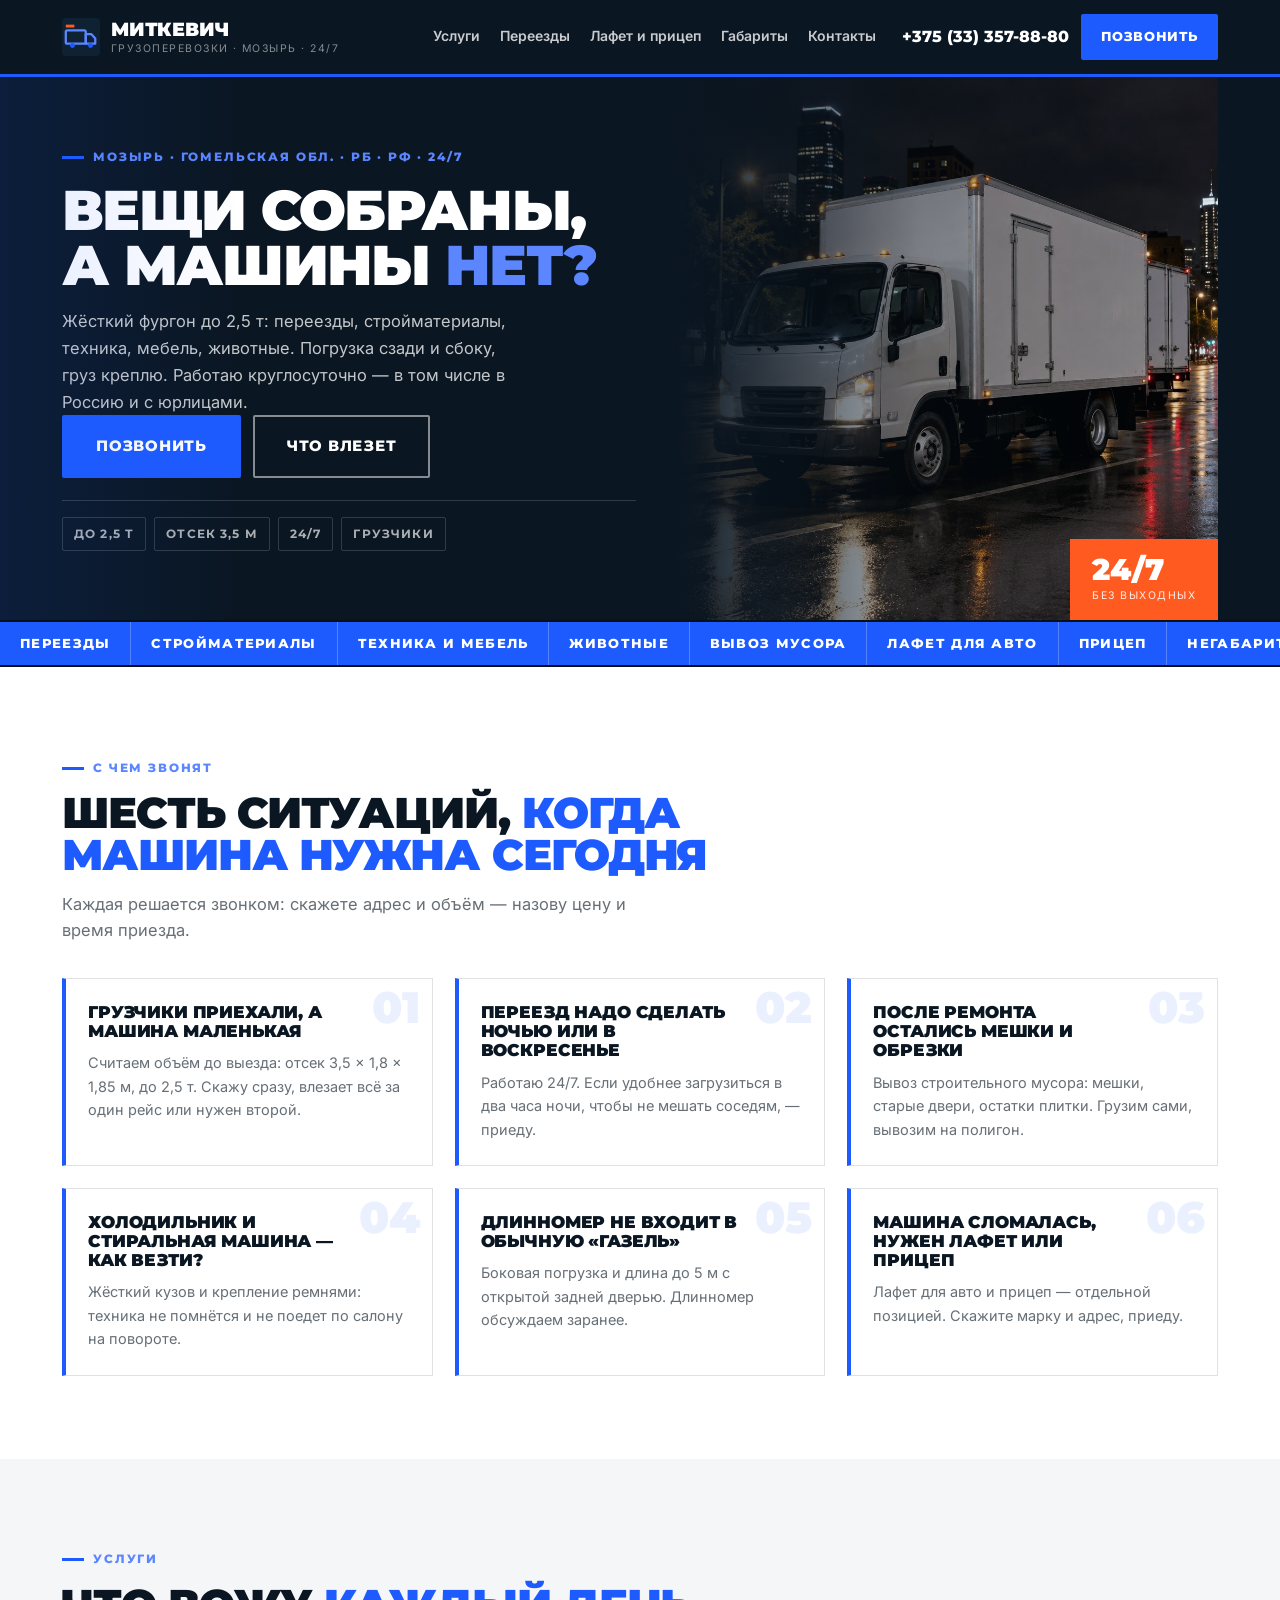
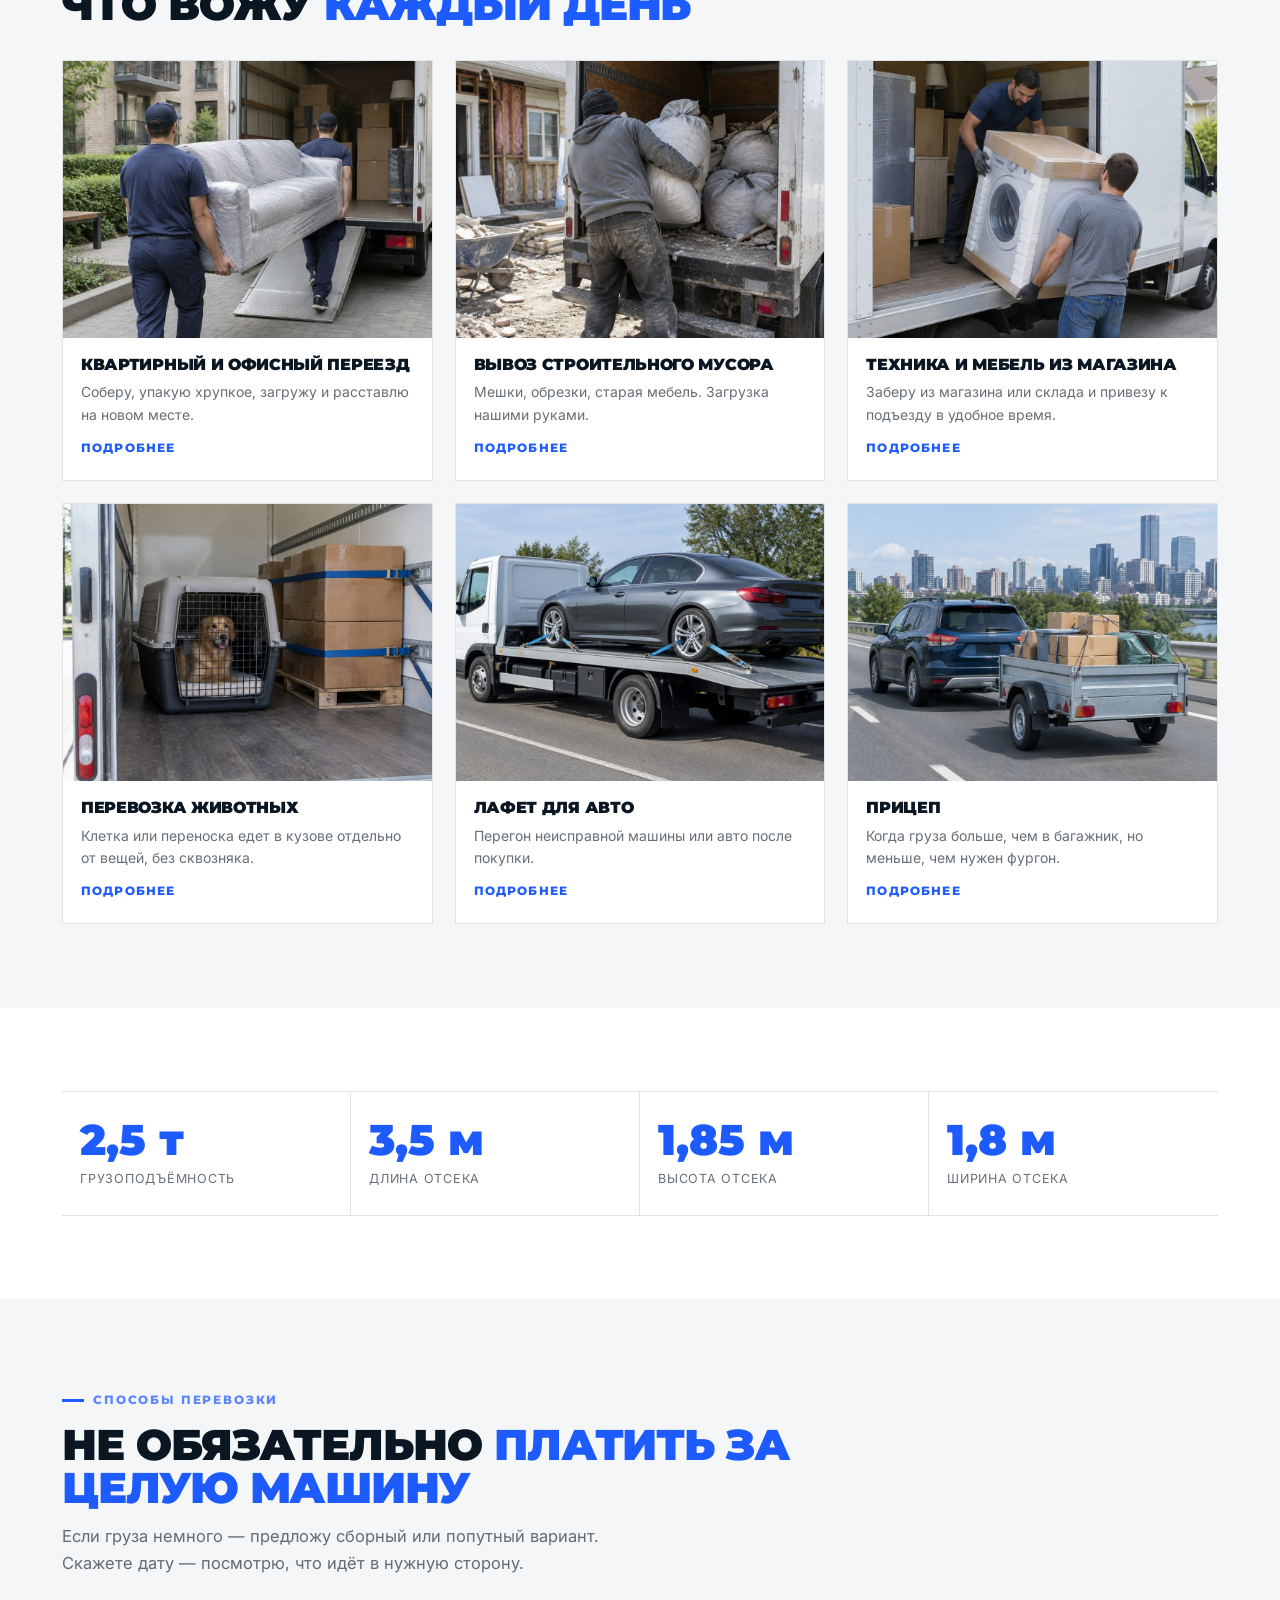
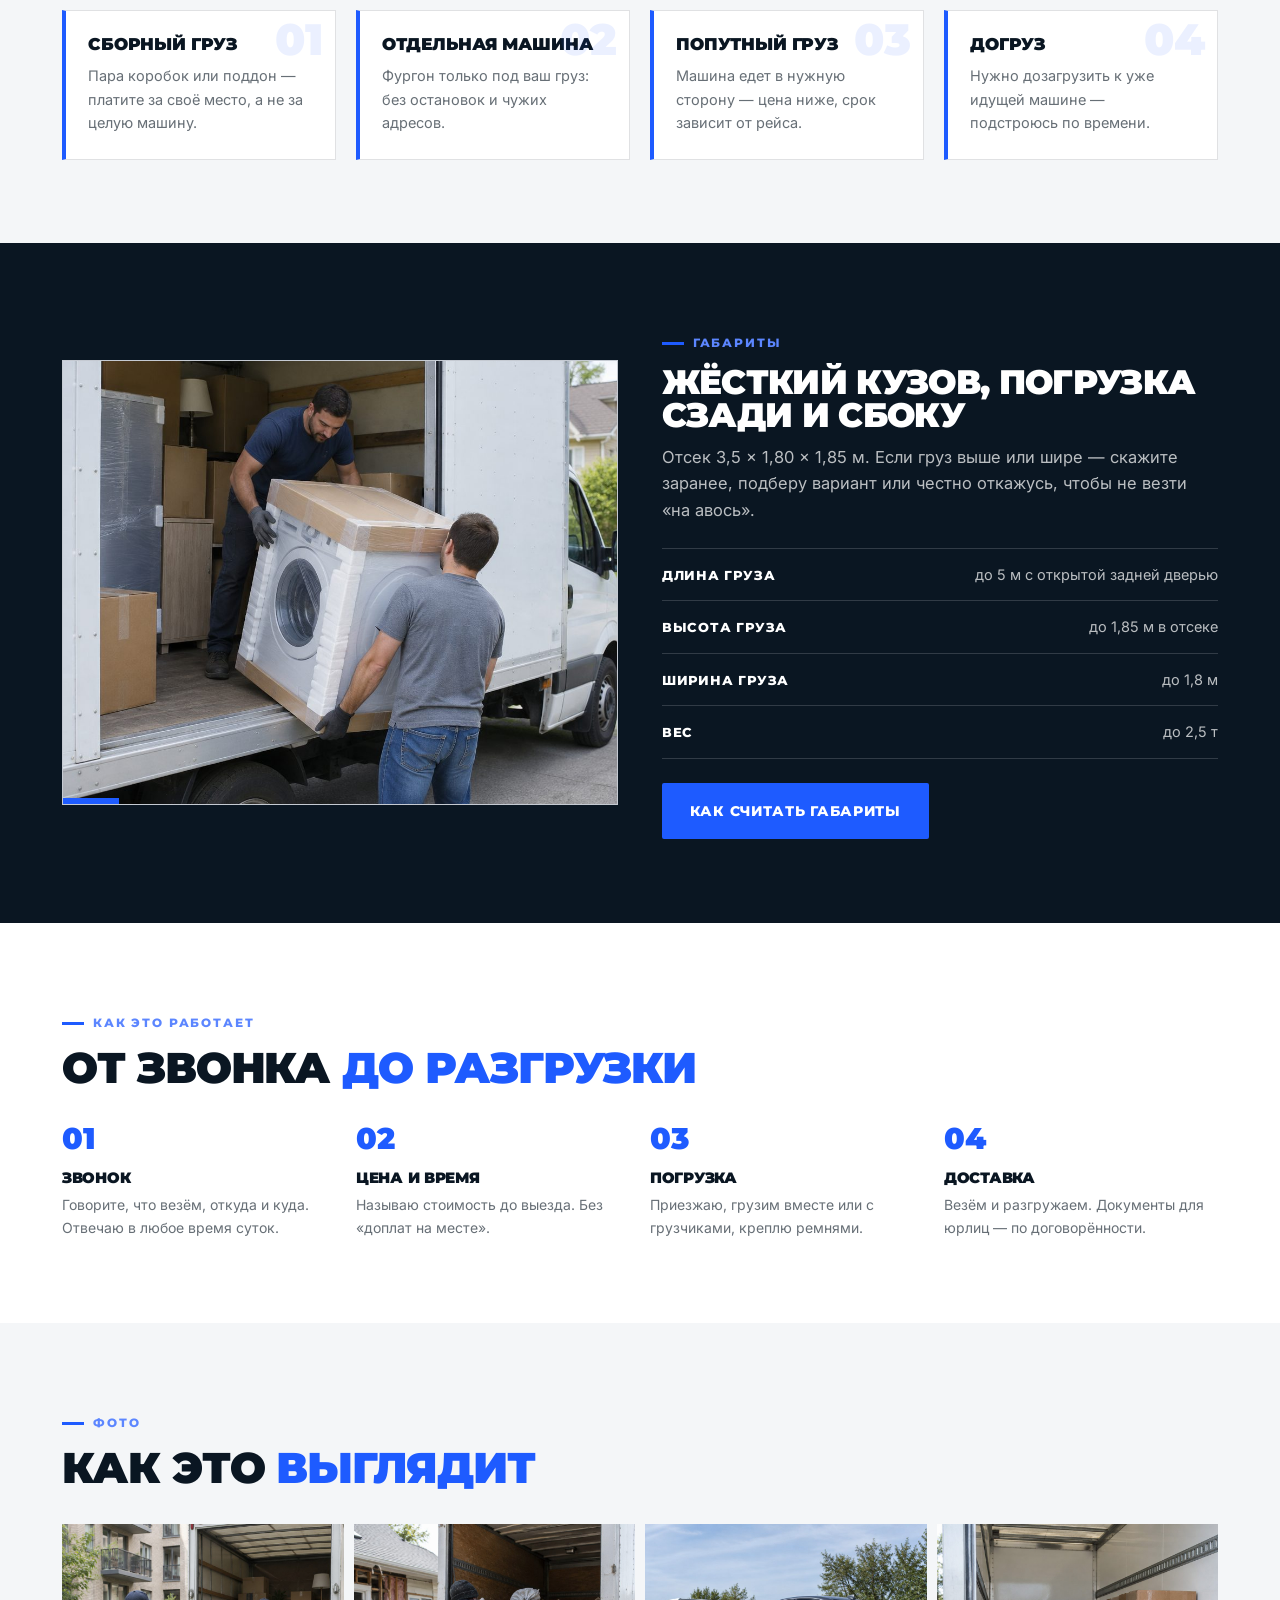
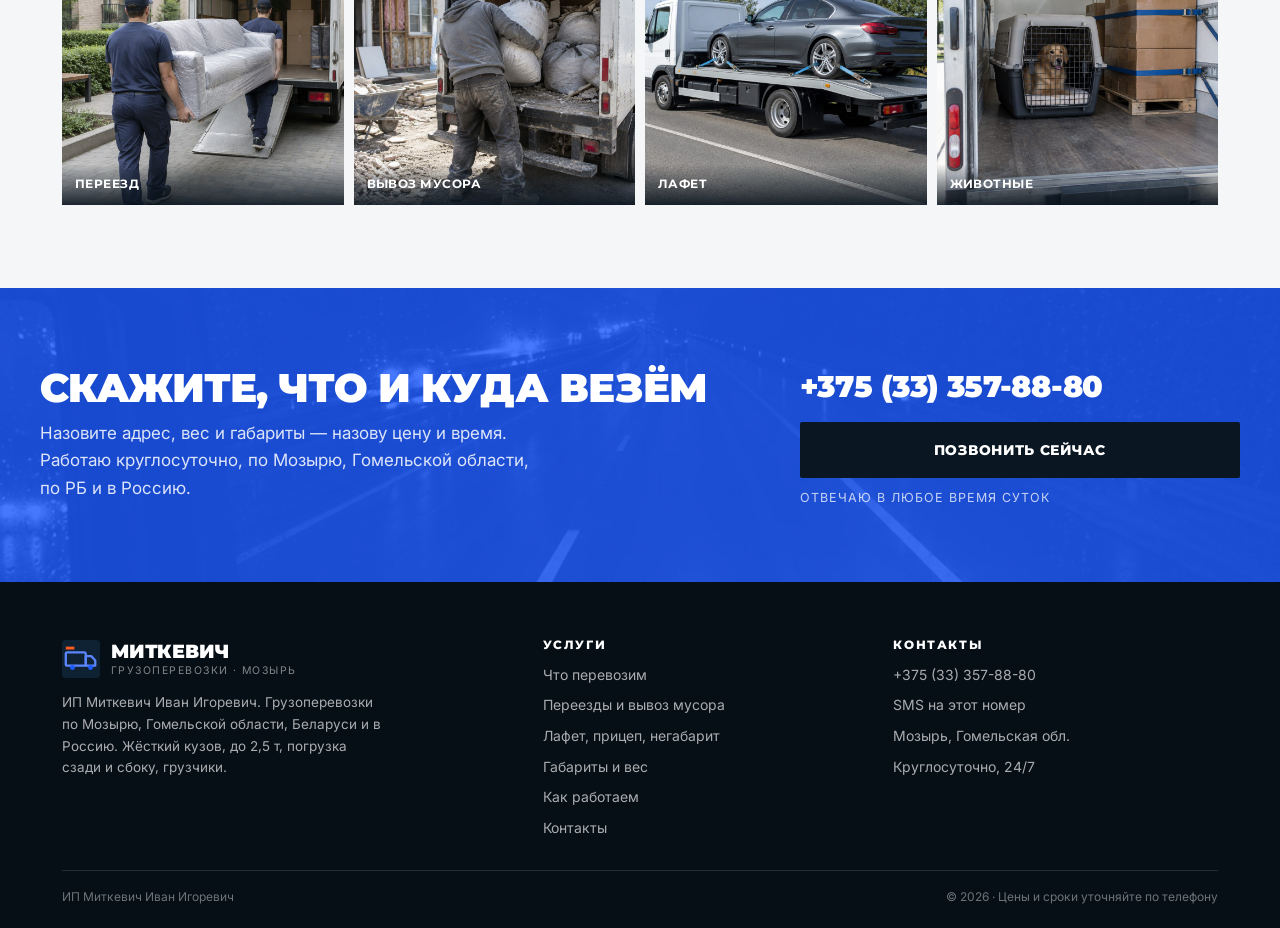
==== commit 8bf3ef2f: "Hero: компактный первый экран, не на всю высоту" ====
--- a/index.html
+++ b/index.html
@@ -1,6 +1,6 @@
 <!doctype html><html lang="ru"><head><meta charset="utf-8"><meta name="viewport" content="width=device-width, initial-scale=1">
 <title>Грузоперевозки Мозырь 24/7 — фургон до 2,5 т | ИП Миткевич</title><meta name="description" content="Грузоперевозки в Мозыре круглосуточно: переезды, стройматериалы, техника, животные, вывоз мусора, лафет и прицеп. Жёсткий кузов до 2,5 т, погрузка сзади и сбоку, по РБ и в Россию."><meta name="theme-color" content="#0A1622">
-<link rel="icon" href="assets/img/favicon.svg" type="image/svg+xml"><link rel="stylesheet" href="assets/css/style.css?v=1"></head><body>
+<link rel="icon" href="assets/img/favicon.svg" type="image/svg+xml"><link rel="stylesheet" href="assets/css/style.css?v=2"></head><body>
 <header class="site-head"><div class="wrap head-in">
 <a class="brand" href="index.html"><svg class="brand-mark" viewBox="0 0 40 40" aria-hidden="true"><rect width="40" height="40" rx="4" fill="#0F2233"/><rect x="4" y="13" width="21" height="14" rx="1.5" fill="none" stroke="#5C86FF" stroke-width="2.4"/><path d="M25 17h6l4 4.5V27h-10z" fill="none" stroke="#5C86FF" stroke-width="2.4" stroke-linejoin="round"/><circle cx="11" cy="29" r="2.6" fill="#1E5BFF"/><circle cx="30" cy="29" r="2.6" fill="#1E5BFF"/><rect x="4" y="7" width="9" height="3" fill="#FF5A1F"/></svg><span class="brand-txt"><b>Миткевич</b><span>грузоперевозки · Мозырь · 24/7</span></span></a>
 <nav class="nav" id="nav"><a href="uslugi.html">Услуги</a><a href="pereezd.html">Переезды</a><a href="lafet.html">Лафет и прицеп</a><a href="parametry.html">Габариты</a><a href="kontakty.html">Контакты</a></nav>
--- a/assets/css/style.css
+++ b/assets/css/style.css
@@ -60,8 +60,8 @@
 
 /* ---------- герой ---------- */
 .hero{position:relative;background:var(--ink);color:#fff;overflow:hidden}
-.hero-in{display:grid;grid-template-columns:1.06fr .94fr;min-height:min(72vh,620px)}
-.hero-txt{display:flex;flex-direction:column;justify-content:center;padding:clamp(28px,4vw,54px) clamp(18px,3vw,44px) clamp(28px,4vw,48px) 0;position:relative;z-index:3}
+.hero-in{display:grid;grid-template-columns:1.06fr .94fr;min-height:0;align-items:stretch}
+.hero-txt{display:flex;flex-direction:column;justify-content:center;padding:clamp(30px,3.6vw,46px) clamp(18px,3vw,44px) clamp(30px,3.6vw,44px) 0;position:relative;z-index:3}
 .hero-txt::before{content:'';position:absolute;left:-12vw;top:0;bottom:0;width:26vw;background:linear-gradient(90deg,rgba(30,91,255,.16),transparent);pointer-events:none}
 .kick{display:inline-flex;align-items:center;gap:9px;font-family:var(--disp);font-weight:800;font-size:11.5px;letter-spacing:.16em;text-transform:uppercase;color:var(--blue-l)}
 .kick::before{content:'';width:22px;height:3px;background:var(--blue)}
@@ -71,7 +71,7 @@
 .hero-facts{display:flex;flex-wrap:wrap;gap:8px;margin-top:22px;padding-top:16px;border-top:1px solid var(--line-w)}
 .hero-facts span{font-family:var(--disp);font-weight:700;font-size:11.5px;letter-spacing:.1em;text-transform:uppercase;color:rgba(255,255,255,.66);padding:7px 11px;border:1px solid var(--line-w);border-radius:2px}
 .hero-media{position:relative;overflow:hidden}
-.hero-media img{width:100%;height:100%;object-fit:cover;object-position:center 60%;filter:saturate(.9) contrast(1.05)}
+.hero-media img{width:100%;height:100%;min-height:100%;object-fit:cover;object-position:center 60%;filter:saturate(.9) contrast(1.05)}
 .hero-media::after{content:'';position:absolute;inset:0;background:linear-gradient(90deg,var(--ink) 0%,rgba(10,22,34,.35) 45%,rgba(10,22,34,.1) 100%)}
 .hero-tag{position:absolute;right:0;bottom:0;z-index:4;background:var(--orange);color:#fff;padding:16px 22px;display:flex;flex-direction:column;gap:2px}
 .hero-tag b{font-family:var(--disp);font-weight:900;font-size:30px;line-height:1}
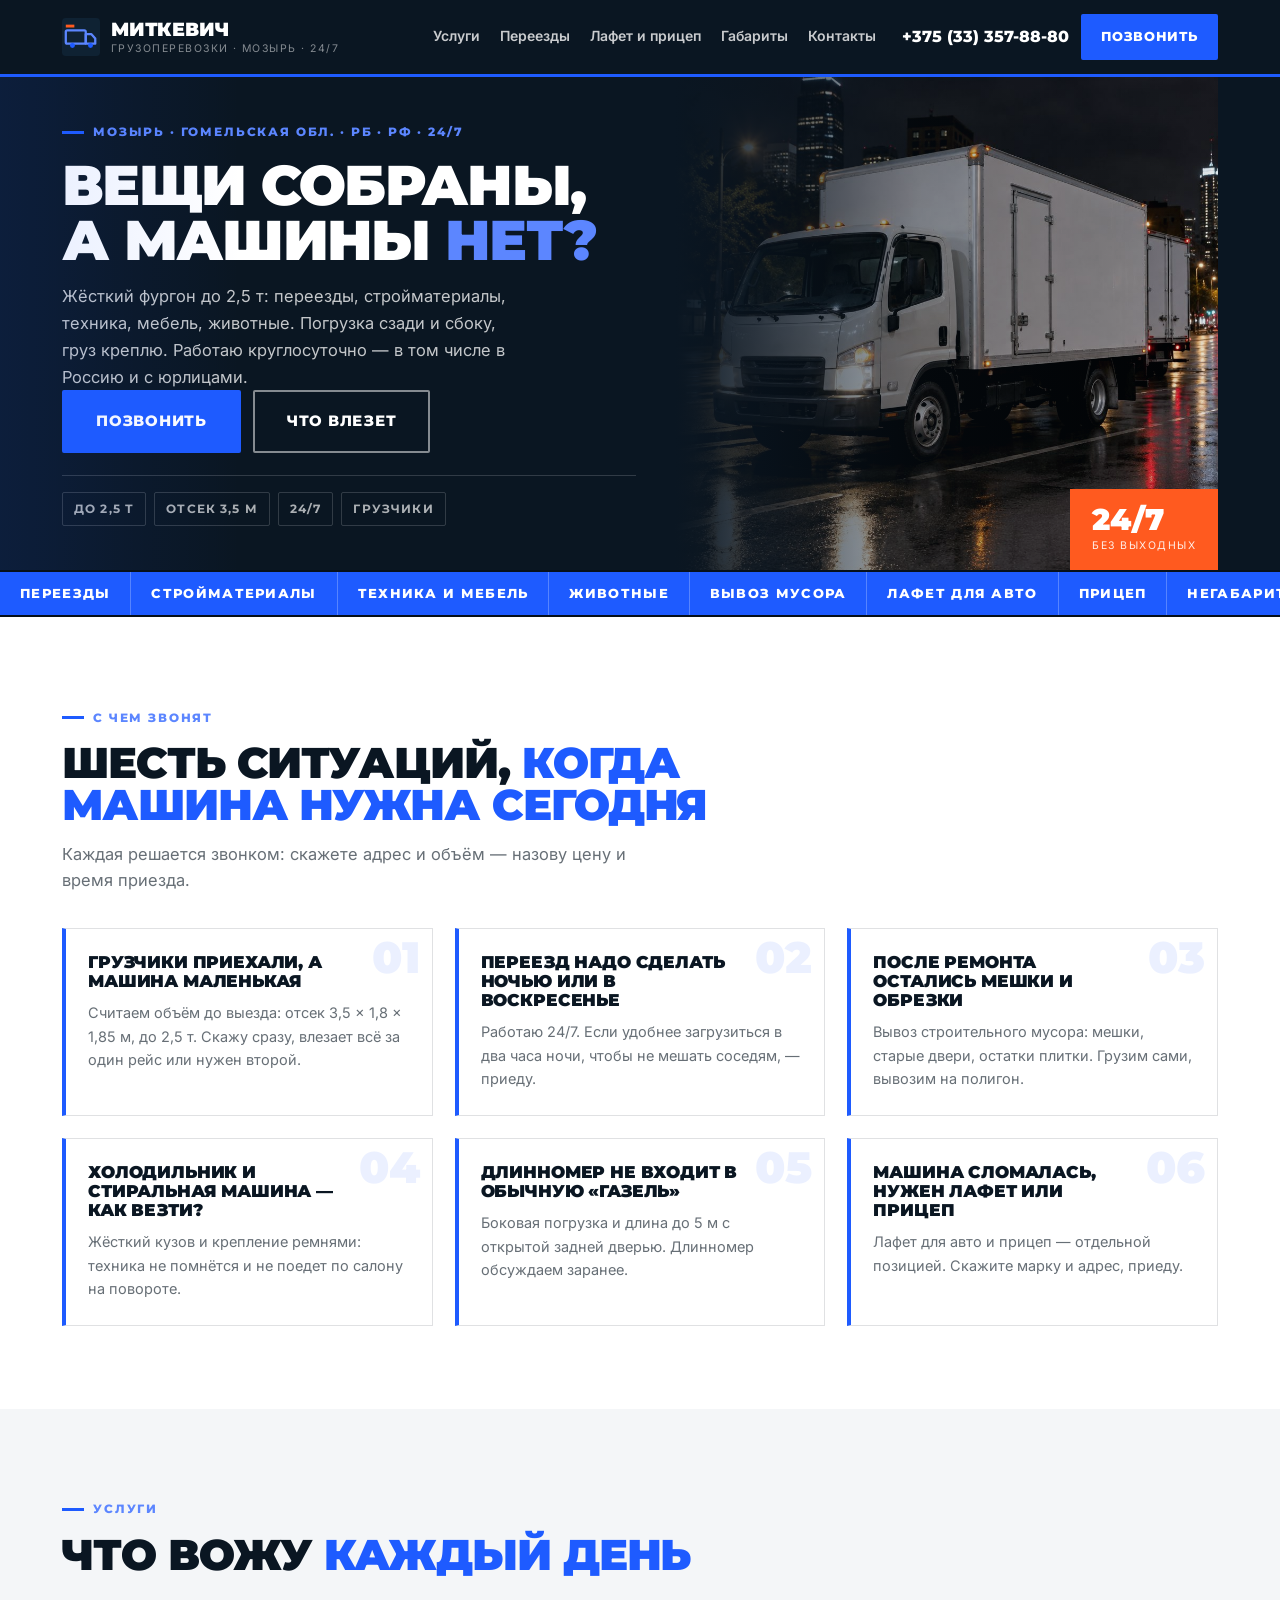
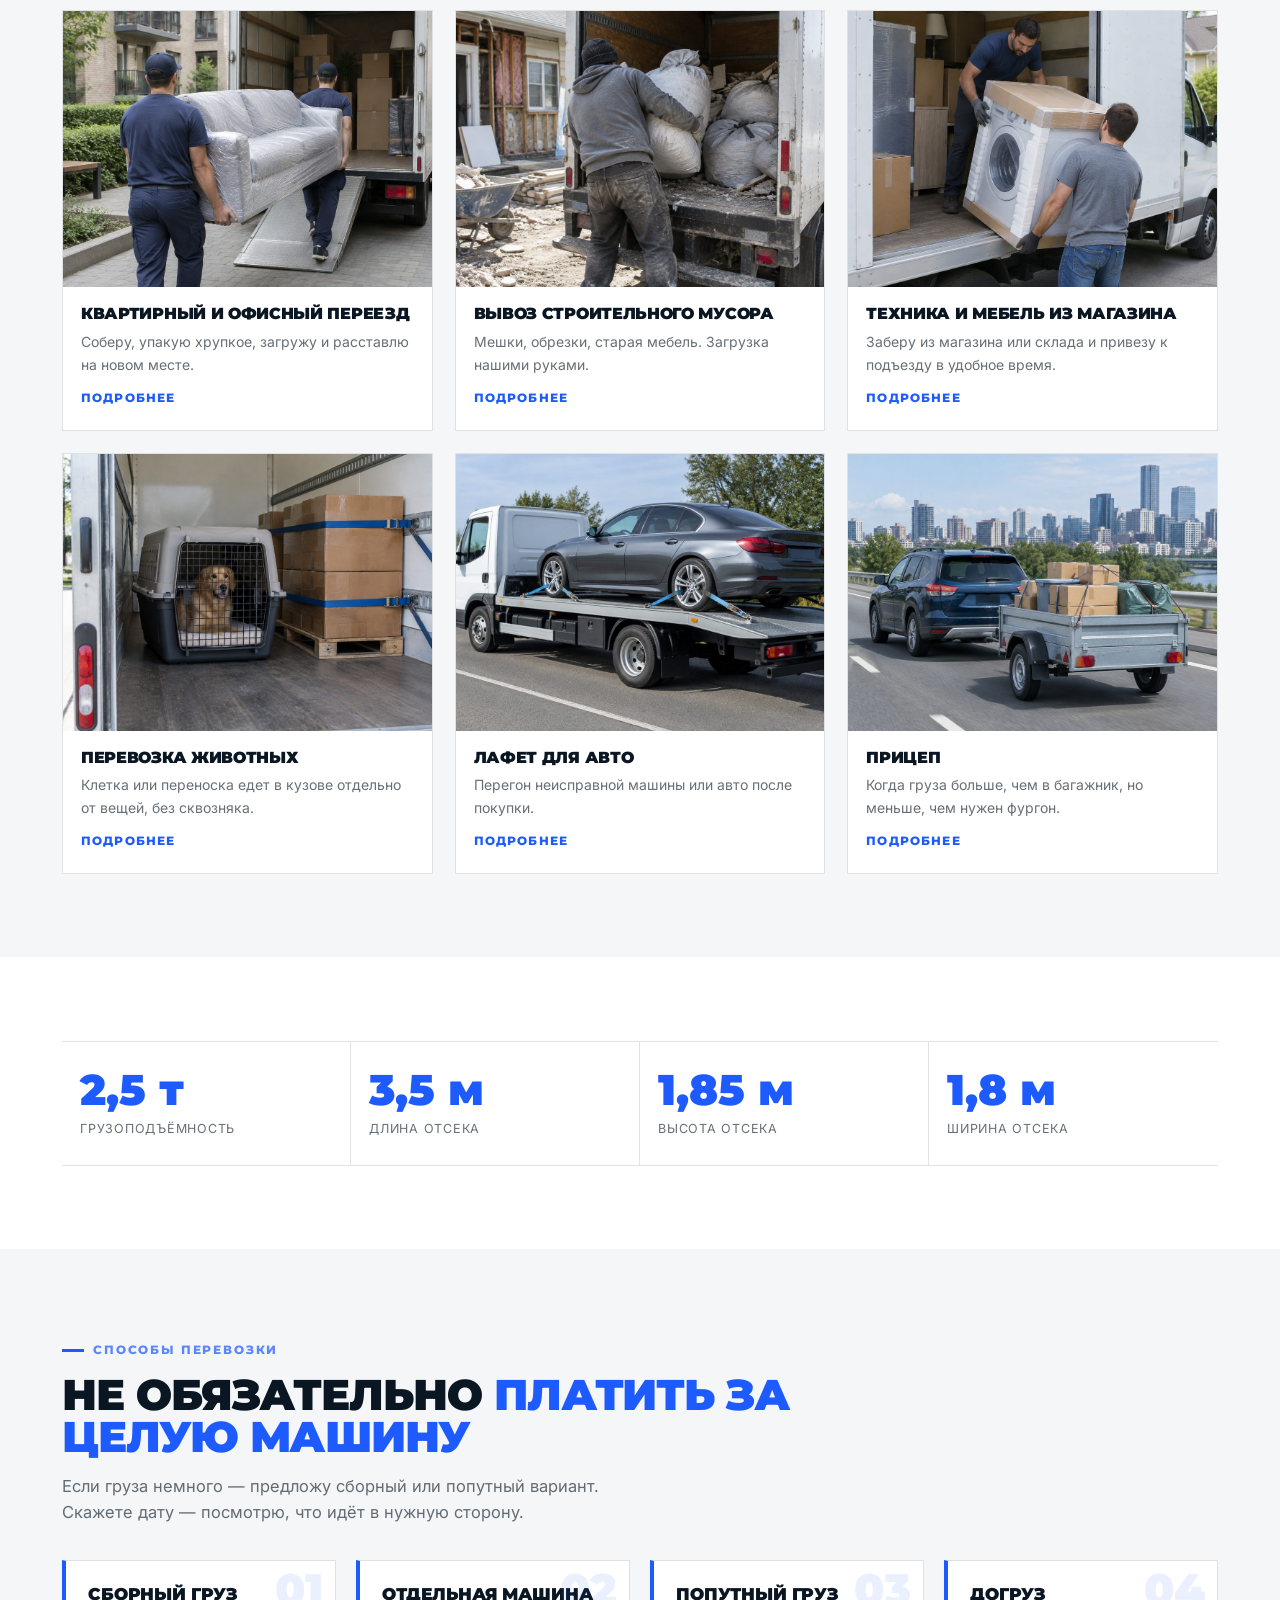
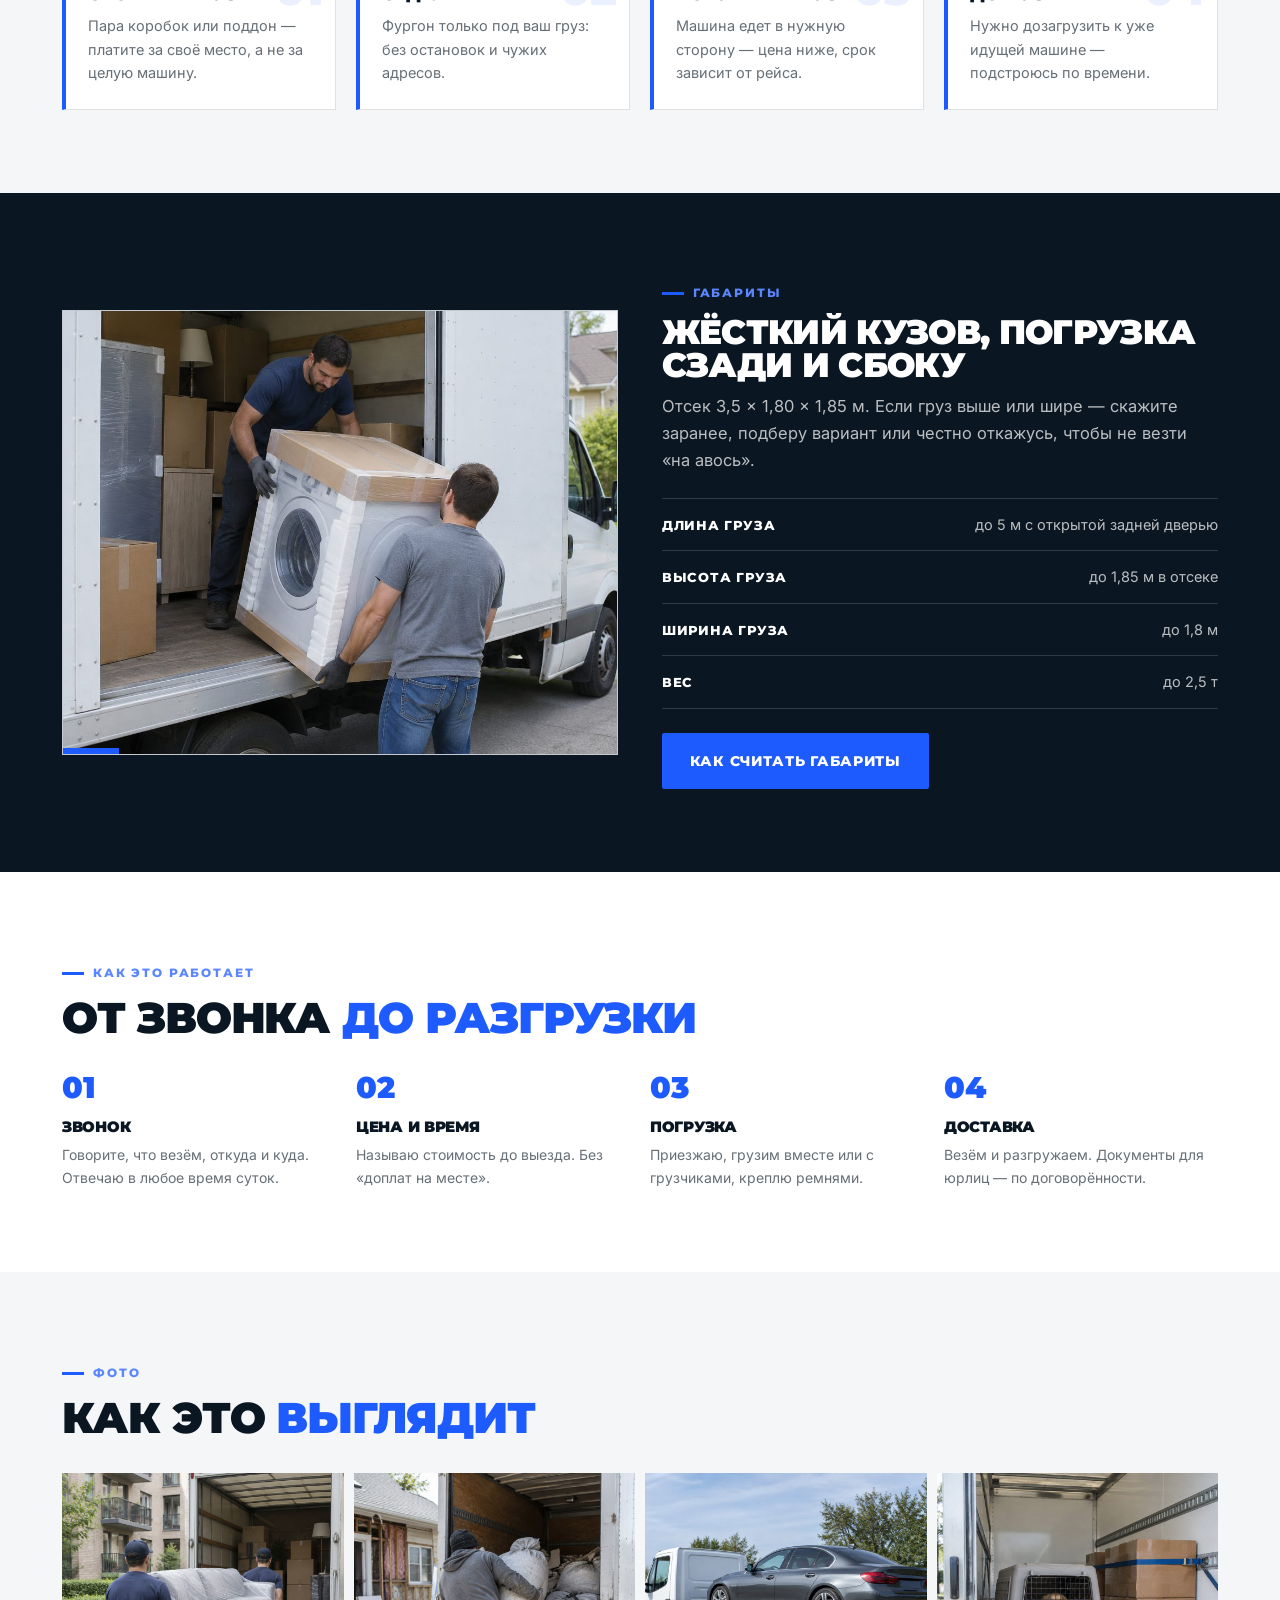
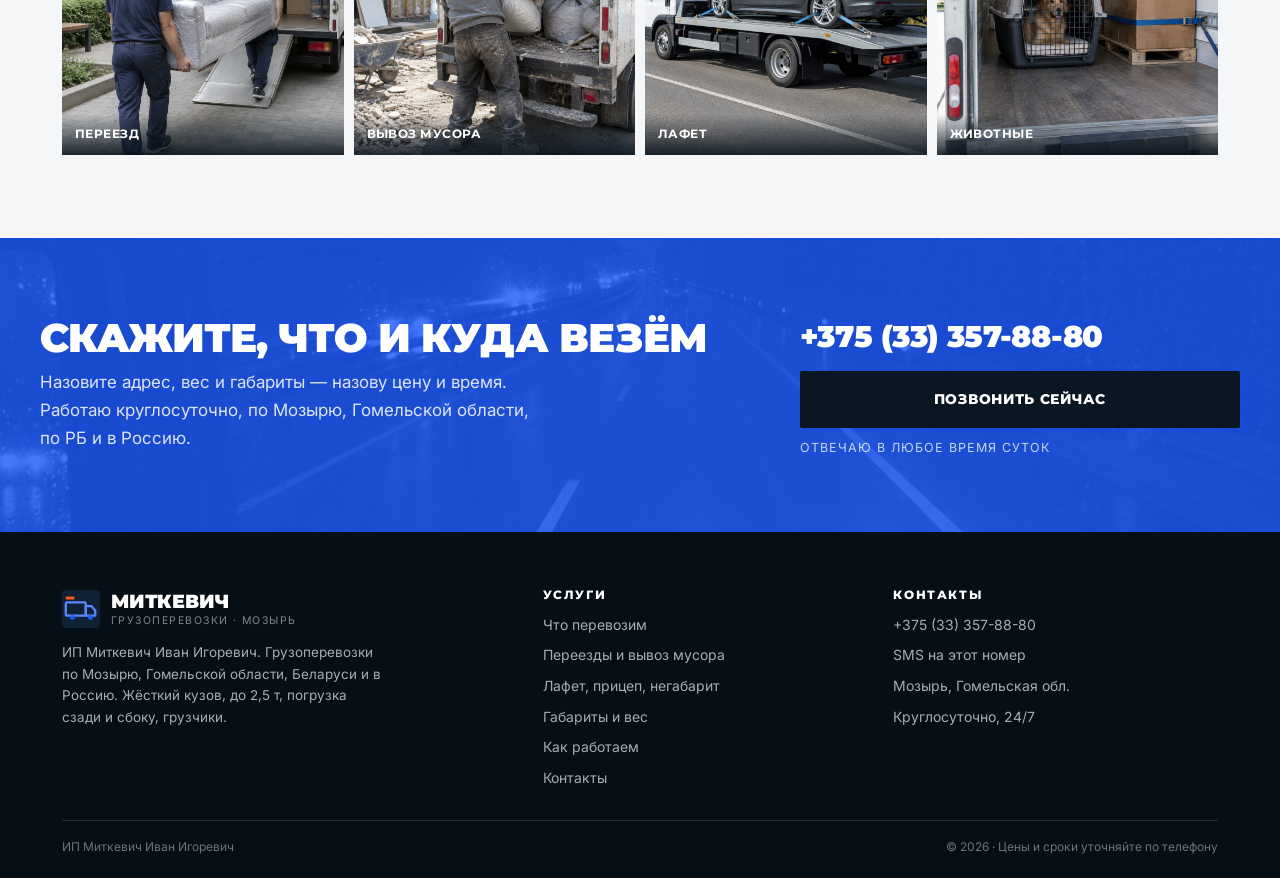
==== commit ee16b0b8: "Hero: высота по тексту, фото заполняет блок" ====
--- a/index.html
+++ b/index.html
@@ -1,6 +1,6 @@
 <!doctype html><html lang="ru"><head><meta charset="utf-8"><meta name="viewport" content="width=device-width, initial-scale=1">
 <title>Грузоперевозки Мозырь 24/7 — фургон до 2,5 т | ИП Миткевич</title><meta name="description" content="Грузоперевозки в Мозыре круглосуточно: переезды, стройматериалы, техника, животные, вывоз мусора, лафет и прицеп. Жёсткий кузов до 2,5 т, погрузка сзади и сбоку, по РБ и в Россию."><meta name="theme-color" content="#0A1622">
-<link rel="icon" href="assets/img/favicon.svg" type="image/svg+xml"><link rel="stylesheet" href="assets/css/style.css?v=2"></head><body>
+<link rel="icon" href="assets/img/favicon.svg" type="image/svg+xml"><link rel="stylesheet" href="assets/css/style.css?v=3"></head><body>
 <header class="site-head"><div class="wrap head-in">
 <a class="brand" href="index.html"><svg class="brand-mark" viewBox="0 0 40 40" aria-hidden="true"><rect width="40" height="40" rx="4" fill="#0F2233"/><rect x="4" y="13" width="21" height="14" rx="1.5" fill="none" stroke="#5C86FF" stroke-width="2.4"/><path d="M25 17h6l4 4.5V27h-10z" fill="none" stroke="#5C86FF" stroke-width="2.4" stroke-linejoin="round"/><circle cx="11" cy="29" r="2.6" fill="#1E5BFF"/><circle cx="30" cy="29" r="2.6" fill="#1E5BFF"/><rect x="4" y="7" width="9" height="3" fill="#FF5A1F"/></svg><span class="brand-txt"><b>Миткевич</b><span>грузоперевозки · Мозырь · 24/7</span></span></a>
 <nav class="nav" id="nav"><a href="uslugi.html">Услуги</a><a href="pereezd.html">Переезды</a><a href="lafet.html">Лафет и прицеп</a><a href="parametry.html">Габариты</a><a href="kontakty.html">Контакты</a></nav>
--- a/assets/css/style.css
+++ b/assets/css/style.css
@@ -61,6 +61,7 @@
 /* ---------- герой ---------- */
 .hero{position:relative;background:var(--ink);color:#fff;overflow:hidden}
 .hero-in{display:grid;grid-template-columns:1.06fr .94fr;min-height:0;align-items:stretch}
+.hero-txt{min-height:340px}
 .hero-txt{display:flex;flex-direction:column;justify-content:center;padding:clamp(30px,3.6vw,46px) clamp(18px,3vw,44px) clamp(30px,3.6vw,44px) 0;position:relative;z-index:3}
 .hero-txt::before{content:'';position:absolute;left:-12vw;top:0;bottom:0;width:26vw;background:linear-gradient(90deg,rgba(30,91,255,.16),transparent);pointer-events:none}
 .kick{display:inline-flex;align-items:center;gap:9px;font-family:var(--disp);font-weight:800;font-size:11.5px;letter-spacing:.16em;text-transform:uppercase;color:var(--blue-l)}
@@ -70,8 +71,8 @@
 .hero-sub{margin-top:16px;max-width:46ch;color:rgba(255,255,255,.76);font-size:clamp(14.5px,1.5vw,16.5px)}
 .hero-facts{display:flex;flex-wrap:wrap;gap:8px;margin-top:22px;padding-top:16px;border-top:1px solid var(--line-w)}
 .hero-facts span{font-family:var(--disp);font-weight:700;font-size:11.5px;letter-spacing:.1em;text-transform:uppercase;color:rgba(255,255,255,.66);padding:7px 11px;border:1px solid var(--line-w);border-radius:2px}
-.hero-media{position:relative;overflow:hidden}
-.hero-media img{width:100%;height:100%;min-height:100%;object-fit:cover;object-position:center 60%;filter:saturate(.9) contrast(1.05)}
+.hero-media{position:relative;overflow:hidden;min-height:340px}
+.hero-media img{position:absolute;inset:0;width:100%;height:100%;object-fit:cover;object-position:center 60%;filter:saturate(.9) contrast(1.05)}
 .hero-media::after{content:'';position:absolute;inset:0;background:linear-gradient(90deg,var(--ink) 0%,rgba(10,22,34,.35) 45%,rgba(10,22,34,.1) 100%)}
 .hero-tag{position:absolute;right:0;bottom:0;z-index:4;background:var(--orange);color:#fff;padding:16px 22px;display:flex;flex-direction:column;gap:2px}
 .hero-tag b{font-family:var(--disp);font-weight:900;font-size:30px;line-height:1}
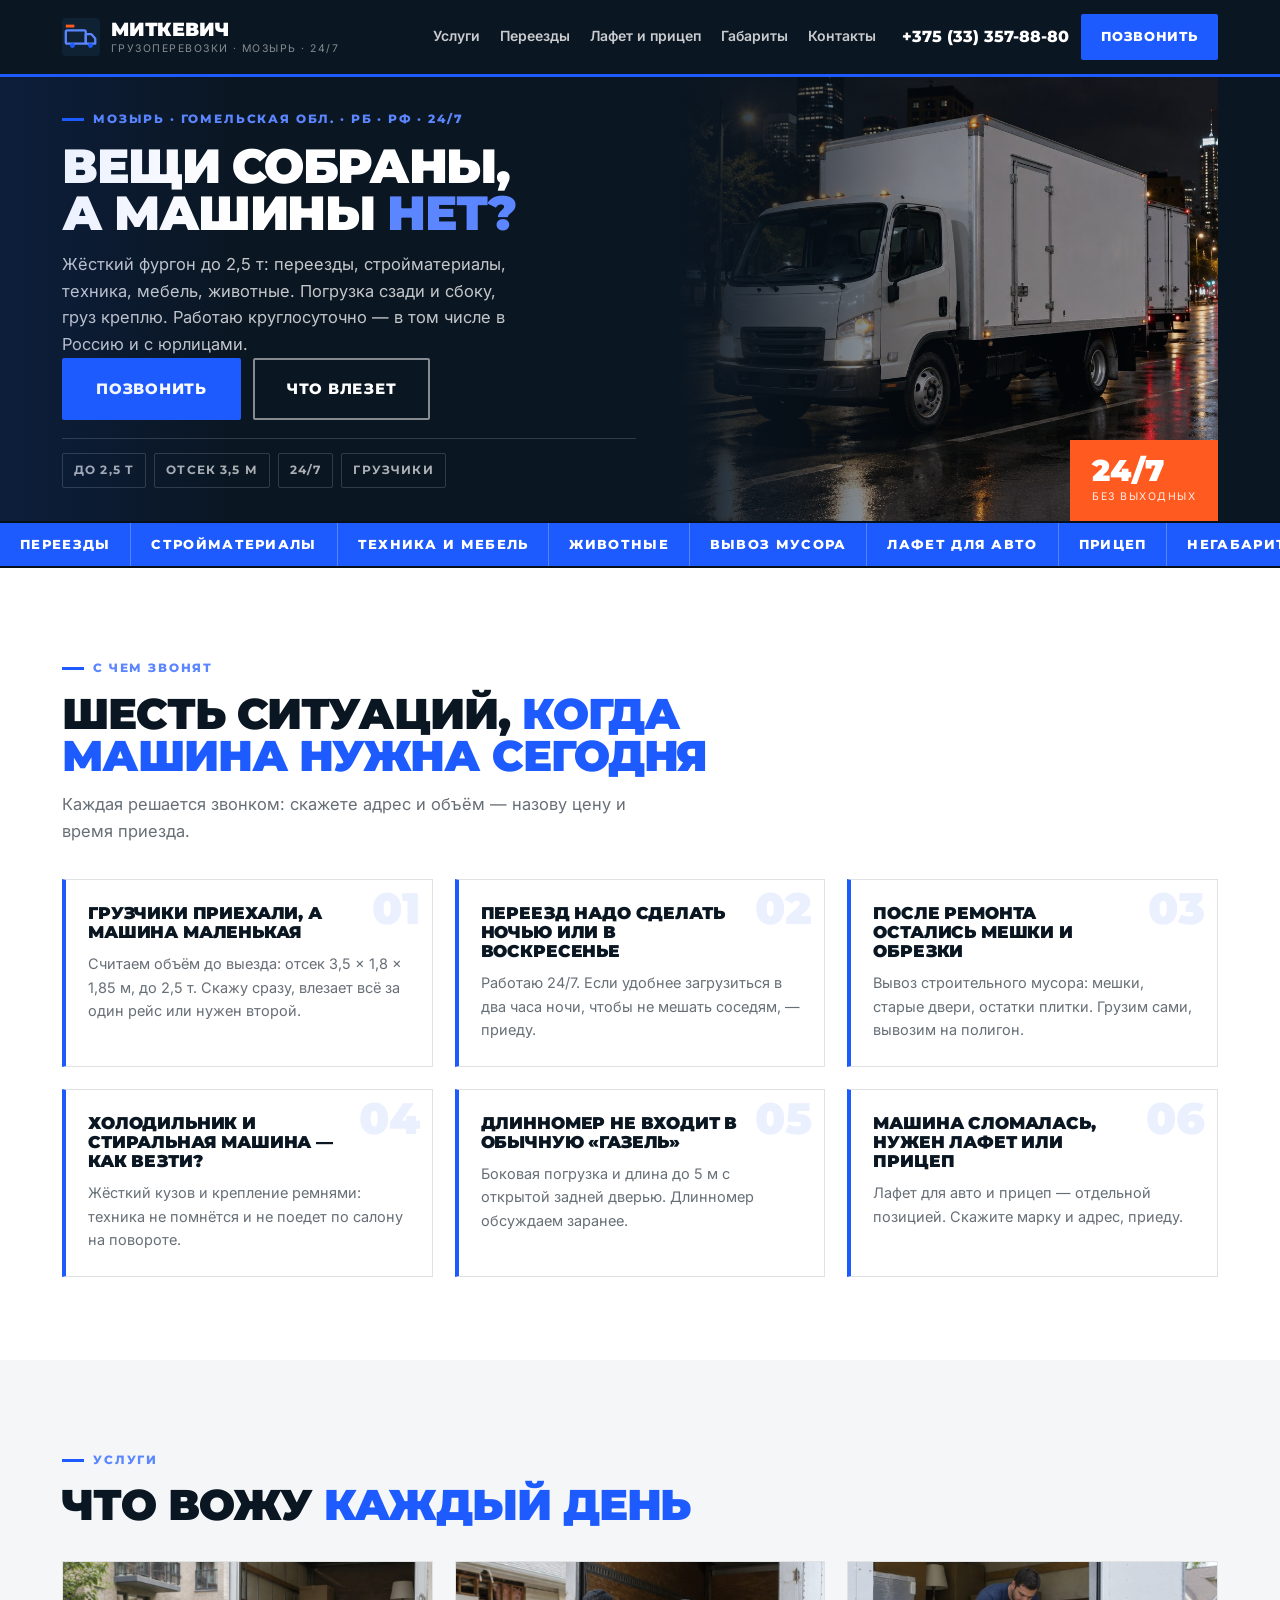
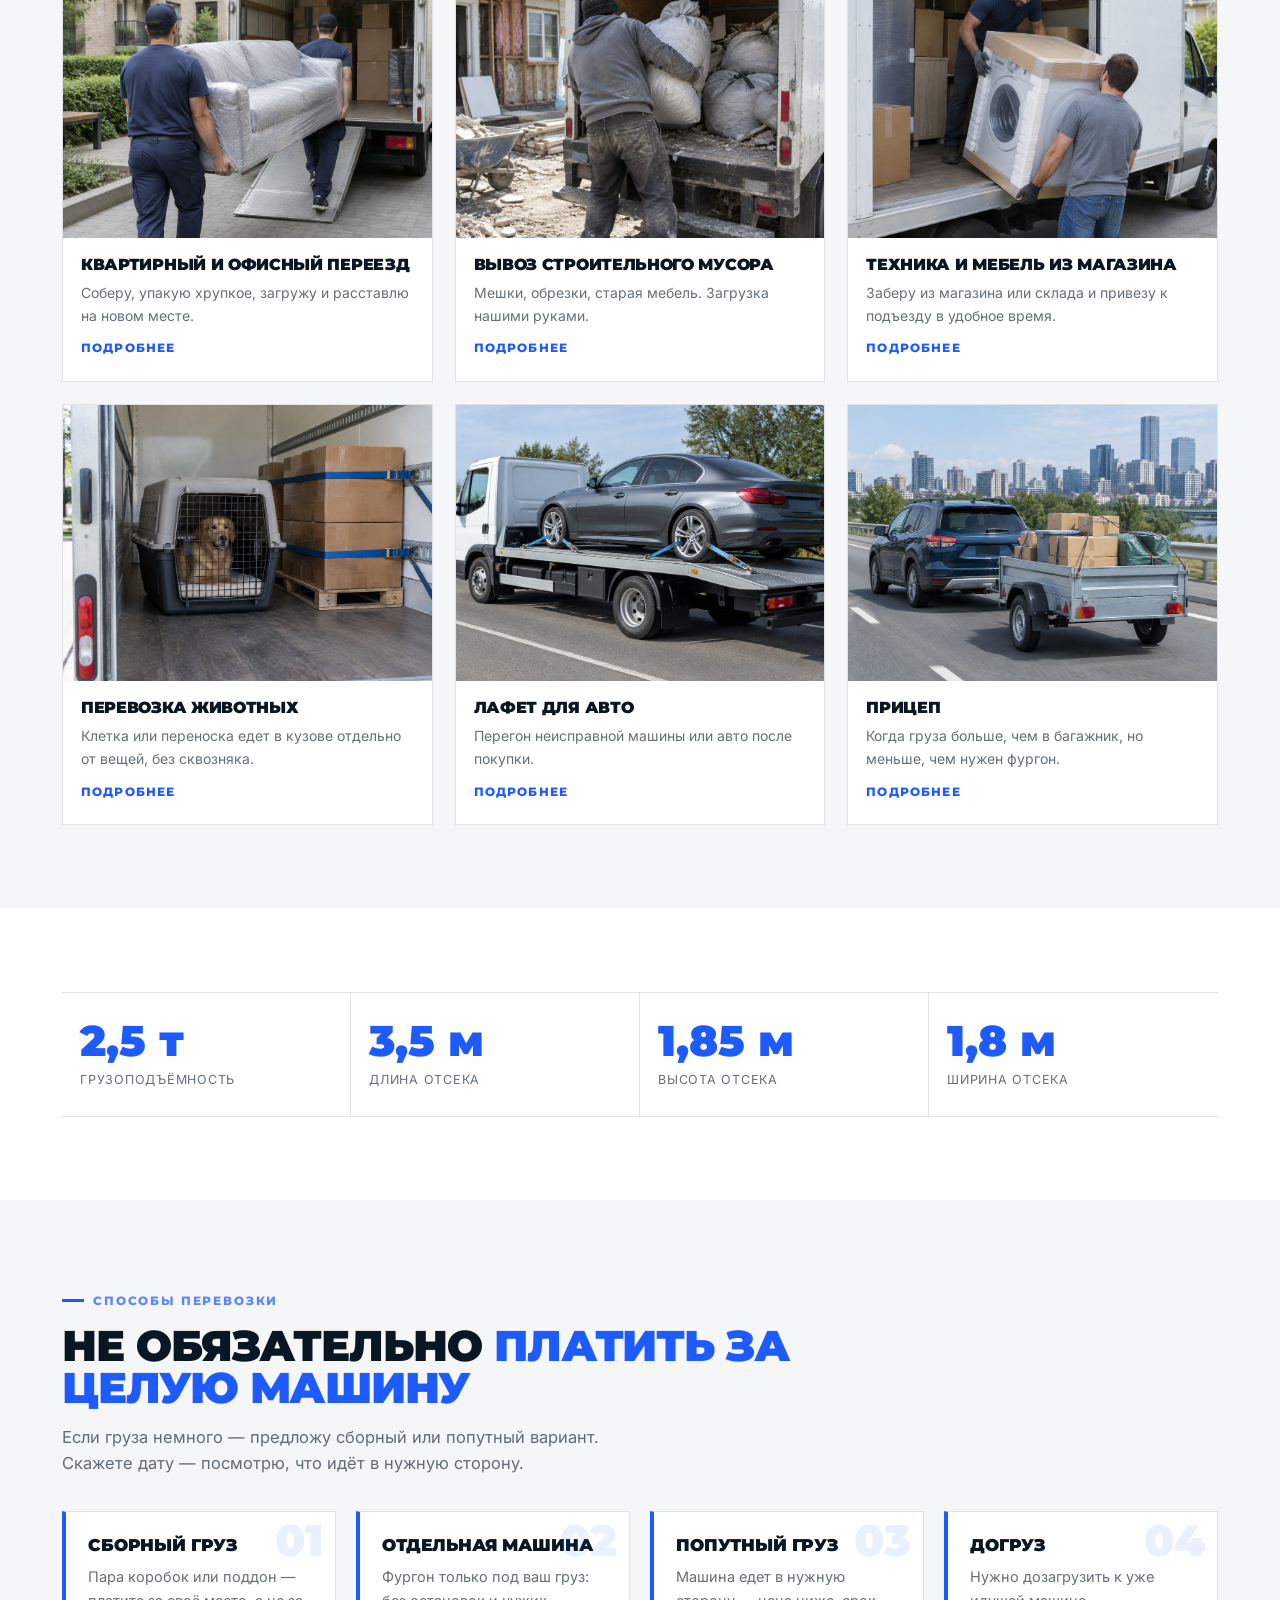
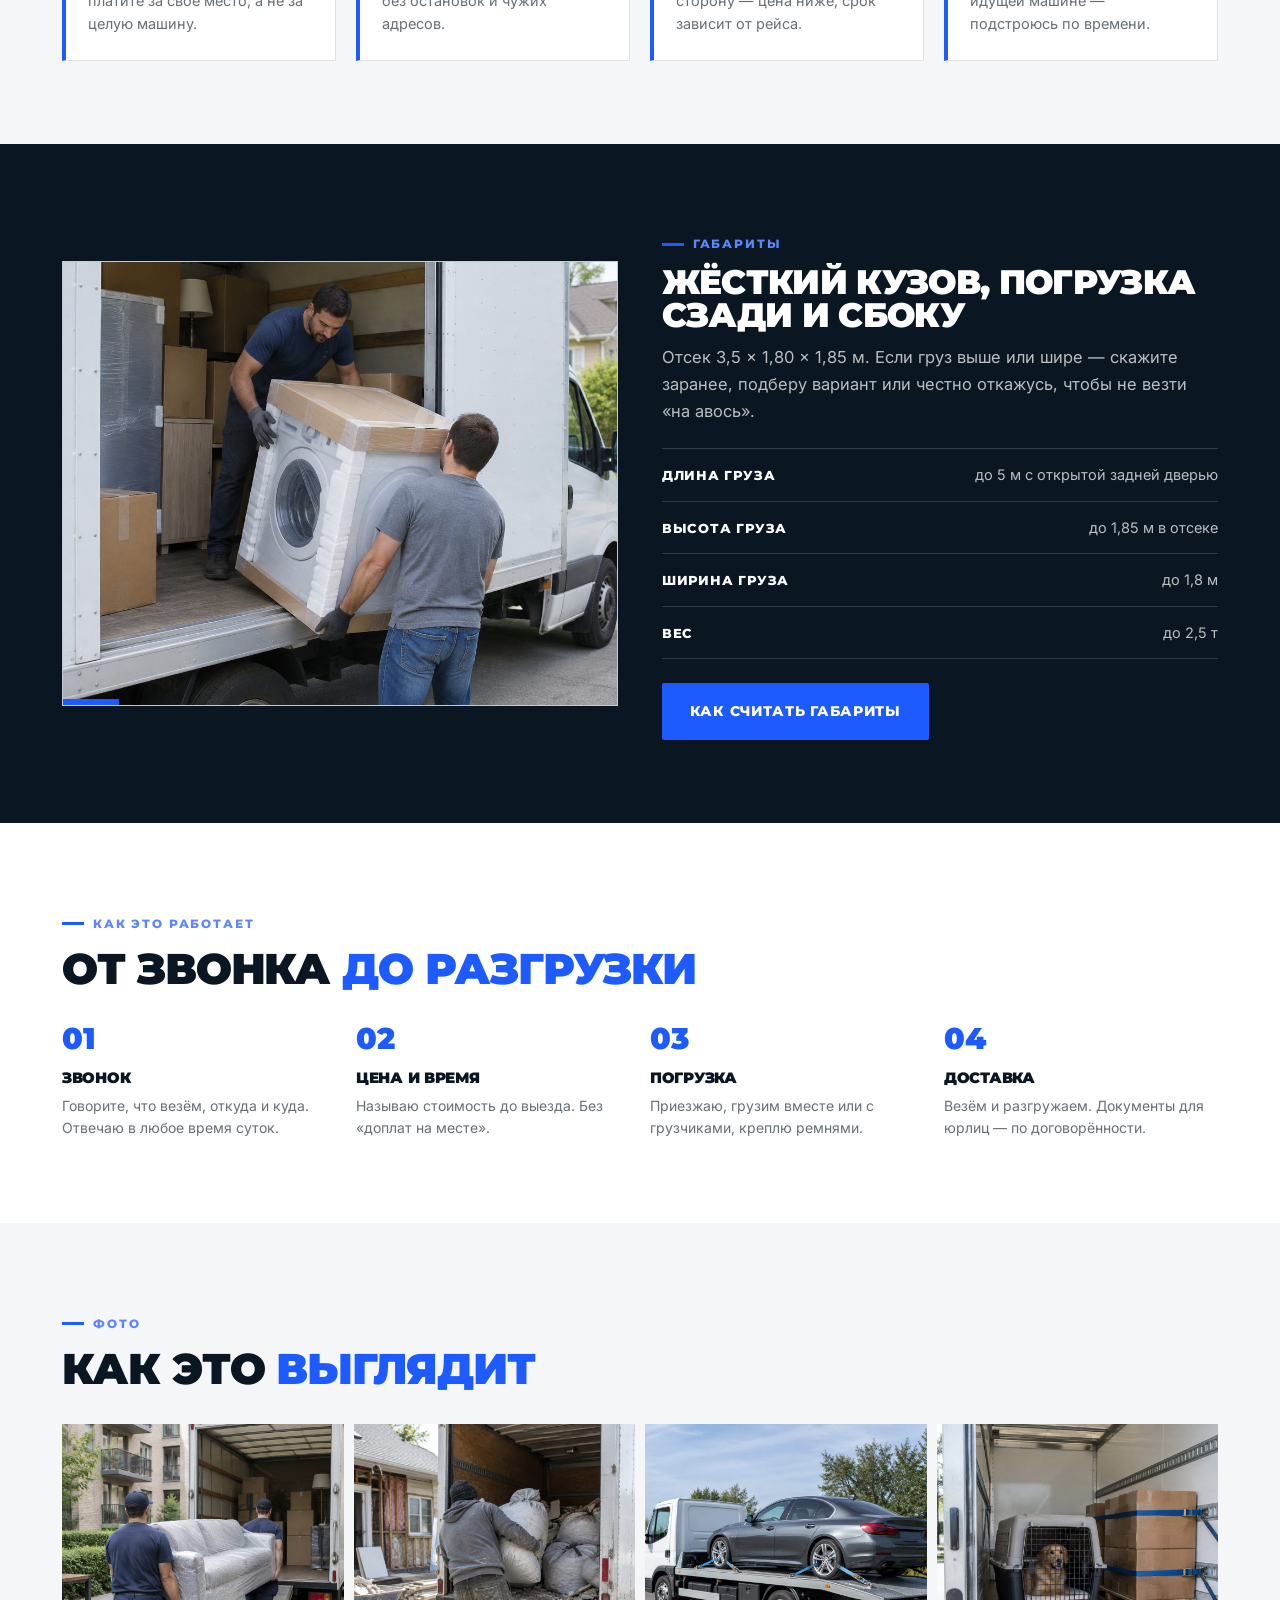
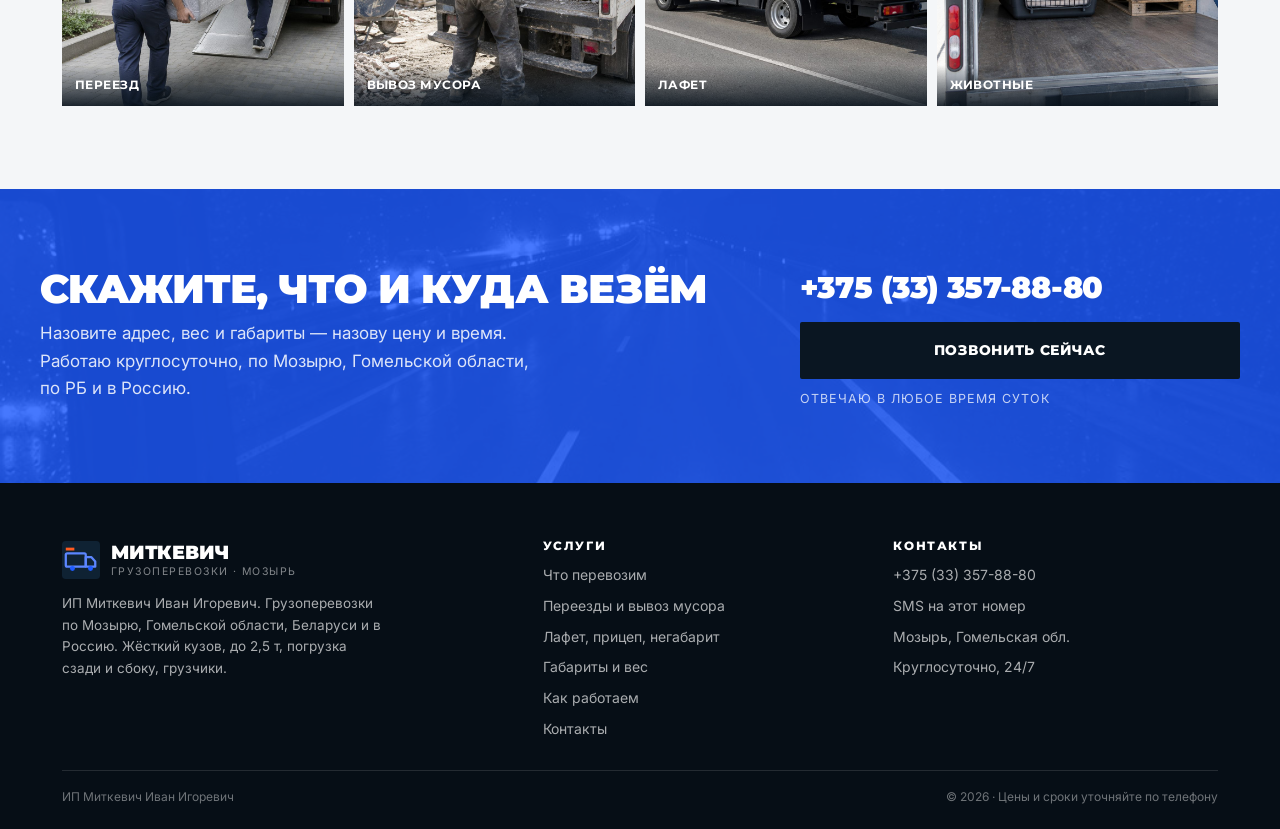
==== commit fa99f26e: "Hero: реальная высота вместо ширины — короткое фото на планшете и мобиле" ====
--- a/index.html
+++ b/index.html
@@ -1,6 +1,6 @@
 <!doctype html><html lang="ru"><head><meta charset="utf-8"><meta name="viewport" content="width=device-width, initial-scale=1">
 <title>Грузоперевозки Мозырь 24/7 — фургон до 2,5 т | ИП Миткевич</title><meta name="description" content="Грузоперевозки в Мозыре круглосуточно: переезды, стройматериалы, техника, животные, вывоз мусора, лафет и прицеп. Жёсткий кузов до 2,5 т, погрузка сзади и сбоку, по РБ и в Россию."><meta name="theme-color" content="#0A1622">
-<link rel="icon" href="assets/img/favicon.svg" type="image/svg+xml"><link rel="stylesheet" href="assets/css/style.css?v=3"></head><body>
+<link rel="icon" href="assets/img/favicon.svg" type="image/svg+xml"><link rel="stylesheet" href="assets/css/style.css?v=4"></head><body>
 <header class="site-head"><div class="wrap head-in">
 <a class="brand" href="index.html"><svg class="brand-mark" viewBox="0 0 40 40" aria-hidden="true"><rect width="40" height="40" rx="4" fill="#0F2233"/><rect x="4" y="13" width="21" height="14" rx="1.5" fill="none" stroke="#5C86FF" stroke-width="2.4"/><path d="M25 17h6l4 4.5V27h-10z" fill="none" stroke="#5C86FF" stroke-width="2.4" stroke-linejoin="round"/><circle cx="11" cy="29" r="2.6" fill="#1E5BFF"/><circle cx="30" cy="29" r="2.6" fill="#1E5BFF"/><rect x="4" y="7" width="9" height="3" fill="#FF5A1F"/></svg><span class="brand-txt"><b>Миткевич</b><span>грузоперевозки · Мозырь · 24/7</span></span></a>
 <nav class="nav" id="nav"><a href="uslugi.html">Услуги</a><a href="pereezd.html">Переезды</a><a href="lafet.html">Лафет и прицеп</a><a href="parametry.html">Габариты</a><a href="kontakty.html">Контакты</a></nav>
--- a/assets/css/style.css
+++ b/assets/css/style.css
@@ -61,17 +61,17 @@
 /* ---------- герой ---------- */
 .hero{position:relative;background:var(--ink);color:#fff;overflow:hidden}
 .hero-in{display:grid;grid-template-columns:1.06fr .94fr;min-height:0;align-items:stretch}
-.hero-txt{min-height:340px}
-.hero-txt{display:flex;flex-direction:column;justify-content:center;padding:clamp(30px,3.6vw,46px) clamp(18px,3vw,44px) clamp(30px,3.6vw,44px) 0;position:relative;z-index:3}
+.hero-txt{min-height:300px}
+.hero-txt{display:flex;flex-direction:column;justify-content:center;padding:clamp(22px,2.6vw,36px) clamp(18px,3vw,44px) clamp(22px,2.6vw,34px) 0;position:relative;z-index:3}
 .hero-txt::before{content:'';position:absolute;left:-12vw;top:0;bottom:0;width:26vw;background:linear-gradient(90deg,rgba(30,91,255,.16),transparent);pointer-events:none}
 .kick{display:inline-flex;align-items:center;gap:9px;font-family:var(--disp);font-weight:800;font-size:11.5px;letter-spacing:.16em;text-transform:uppercase;color:var(--blue-l)}
 .kick::before{content:'';width:22px;height:3px;background:var(--blue)}
-.hero h1{font-size:clamp(1.85rem,4.4vw,3.5rem);margin-top:16px;letter-spacing:-.03em}
+.hero h1{font-size:clamp(1.7rem,3.9vw,3rem);margin-top:14px;letter-spacing:-.03em}
 .hero h1 span{color:var(--blue-l)}
-.hero-sub{margin-top:16px;max-width:46ch;color:rgba(255,255,255,.76);font-size:clamp(14.5px,1.5vw,16.5px)}
-.hero-facts{display:flex;flex-wrap:wrap;gap:8px;margin-top:22px;padding-top:16px;border-top:1px solid var(--line-w)}
+.hero-sub{margin-top:14px;max-width:46ch;color:rgba(255,255,255,.76);font-size:clamp(14.5px,1.5vw,16.5px)}
+.hero-facts{display:flex;flex-wrap:wrap;gap:8px;margin-top:18px;padding-top:14px;border-top:1px solid var(--line-w)}
 .hero-facts span{font-family:var(--disp);font-weight:700;font-size:11.5px;letter-spacing:.1em;text-transform:uppercase;color:rgba(255,255,255,.66);padding:7px 11px;border:1px solid var(--line-w);border-radius:2px}
-.hero-media{position:relative;overflow:hidden;min-height:340px}
+.hero-media{position:relative;overflow:hidden;min-height:300px}
 .hero-media img{position:absolute;inset:0;width:100%;height:100%;object-fit:cover;object-position:center 60%;filter:saturate(.9) contrast(1.05)}
 .hero-media::after{content:'';position:absolute;inset:0;background:linear-gradient(90deg,var(--ink) 0%,rgba(10,22,34,.35) 45%,rgba(10,22,34,.1) 100%)}
 .hero-tag{position:absolute;right:0;bottom:0;z-index:4;background:var(--orange);color:#fff;padding:16px 22px;display:flex;flex-direction:column;gap:2px}
@@ -220,8 +220,12 @@
   .nav-open .nav a{font-family:var(--disp);font-weight:800;text-transform:uppercase;font-size:20px;padding:16px 0;border-bottom:1px solid var(--line-w);color:#fff}
   .head-phone{display:none}
   .hero-in{grid-template-columns:1fr;min-height:0}
-  .hero-txt{padding:32px 0 34px}
-  .hero-media{aspect-ratio:16/10}
+  .hero-txt{padding:26px 0 24px;min-height:0}
+  .hero-media{aspect-ratio:auto;height:210px;min-height:0}
+  .hero h1{font-size:clamp(1.6rem,5vw,2.3rem)}
+  .hero-sub{max-width:60ch}
+  .hero-tag{padding:11px 16px}
+  .hero-tag b{font-size:22px}
   .g4,.steps{grid-template-columns:repeat(2,1fr)}
   .g3{grid-template-columns:repeat(2,1fr)}
   .nums{grid-template-columns:repeat(2,1fr)}
@@ -240,5 +244,8 @@
   .row{flex-direction:column;gap:3px}
   .row .d{text-align:left}
   .brand-txt b{font-size:16px}
+  .hero-media{height:158px}
+  .hero h1{font-size:clamp(1.5rem,6.2vw,2rem)}
+  .hero-facts span{font-size:10.5px;padding:6px 9px}
   .foot-grid{grid-template-columns:1fr}
 }
